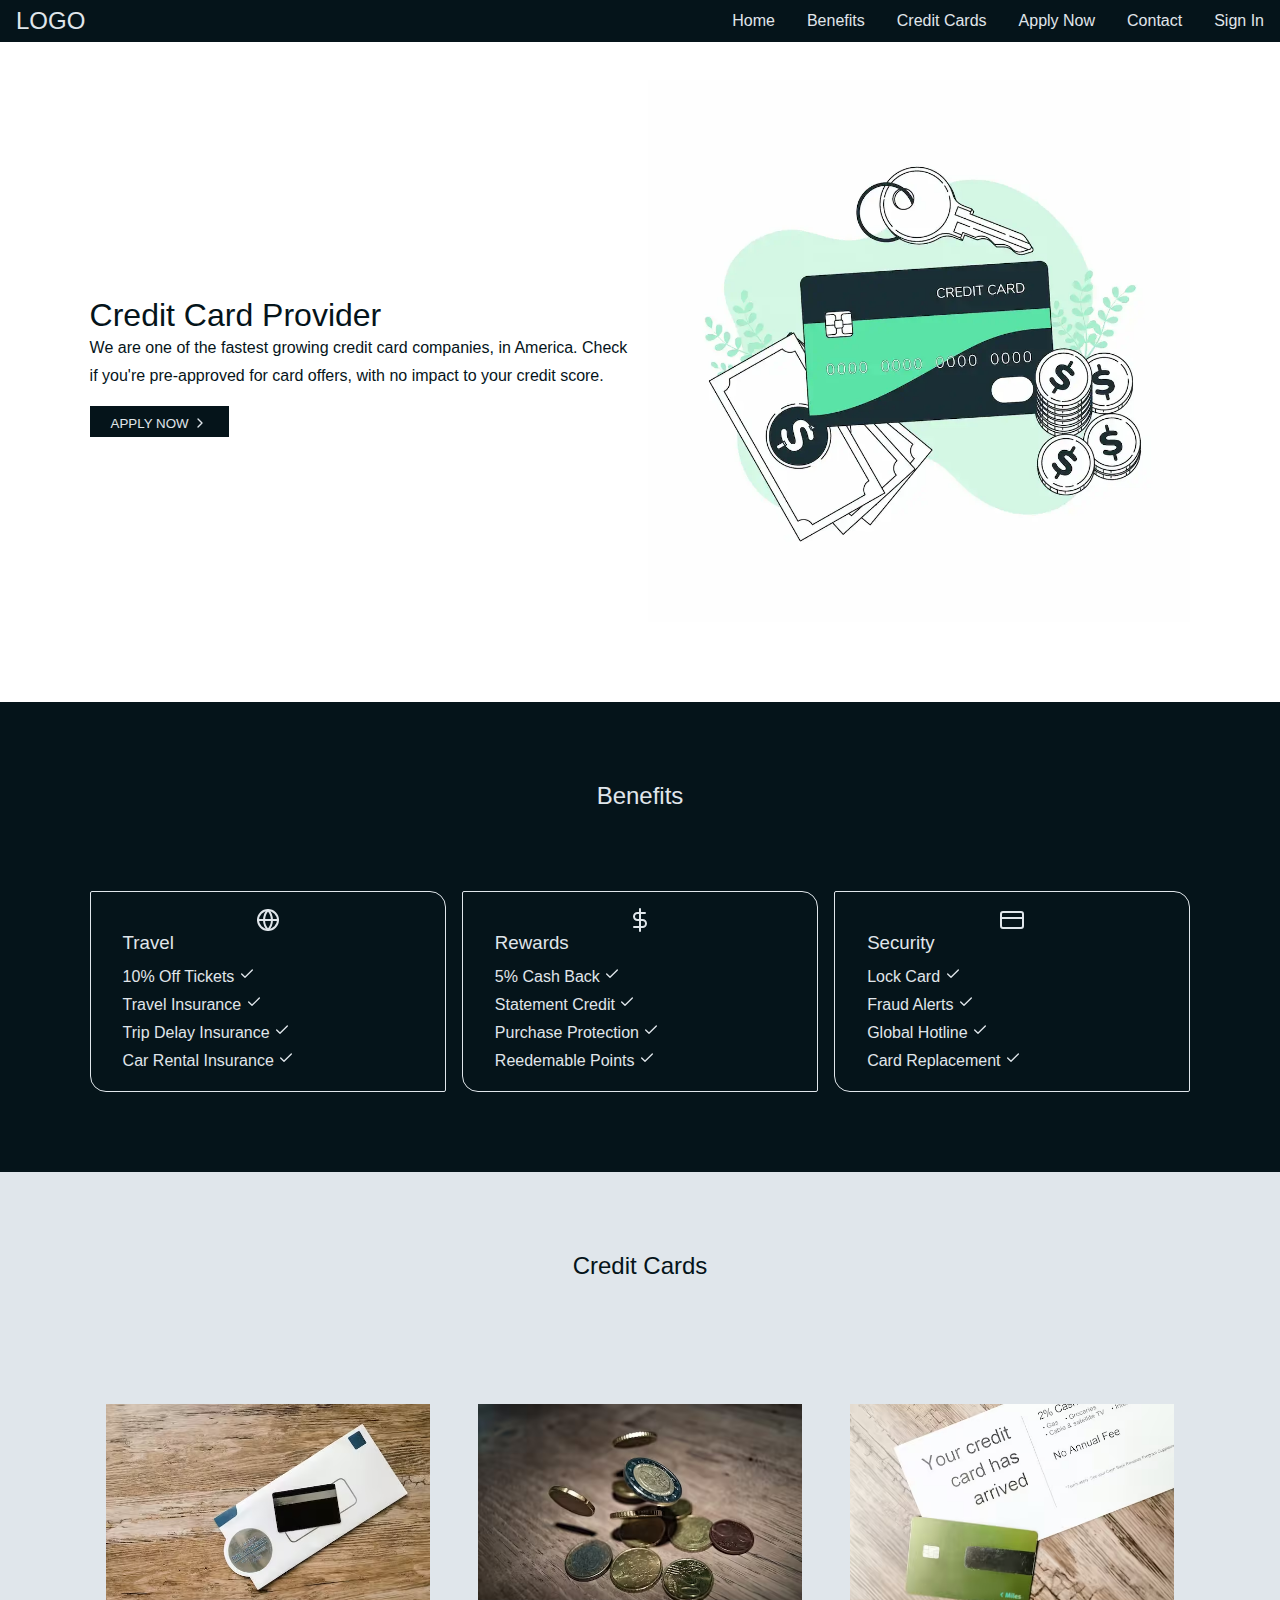
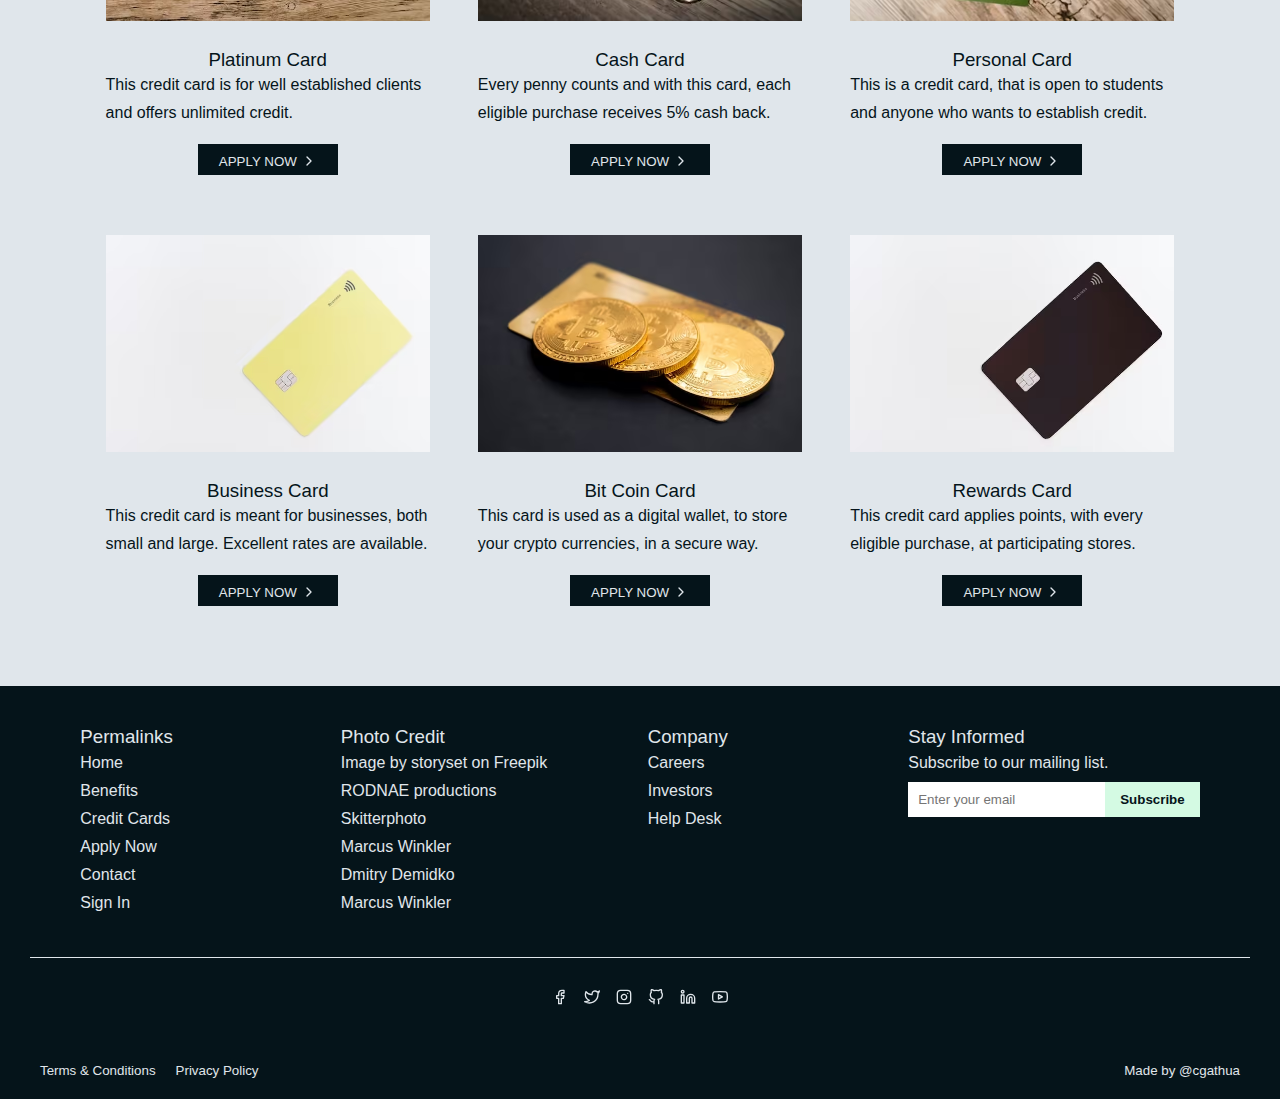
==== index.html @ 20844e4f "Update index.html" ====
<!DOCTYPE html>
<html lang="en">

<head>
    <meta charset="UTF-8">
    <meta http-equiv="X-UA-Compatible" content="IE=edge">
    <meta name="viewport" content="width=device-width, initial-scale=1.0">
    <title>Credit Card Company Project</title>

    <!--SEO-->
    <meta name="title" content="Credit Card Company Project">
    <meta name="description" content="This is a mock up of a fictional company, made by cgathua.">

    <!--CUSTOM CSS-->
    <link rel="stylesheet" href="styles.css">

    <!--BENTO SIDEBAR SCRIPT-->
    <script defer type="module" src="https://cdn.ampproject.org/bento.mjs" crossorigin="anonymous"></script>
    <script defer nomodule src="https://cdn.ampproject.org/bento.js" crossorigin="anonymous"></script>
    <script defer type="module" src="https://cdn.ampproject.org/v0/bento-sidebar-1.0.mjs" crossorigin="anonymous">
    </script>
    <script defer nomodule src="https://cdn.ampproject.org/v0/bento-sidebar-1.0.js" crossorigin="anonymous"></script>
    <link rel="stylesheet" href="https://cdn.ampproject.org/v0/bento-sidebar-1.0.css" crossorigin="anonymous"
        media="print" onload="this.media='all'"
    >
</head>
<!--END OF HEAD-->

<body>
    <main id="main" aria-label="main">
        <nav id="mobile-nav" aria-label="mobile navigation">
            <bento-sidebar id="sidebar1" side="right" hidden>
                <ul class="bento">
                    <li><a href="#">Home</a></li>
                    <li><a href="#benefits">Benefits</a></li>
                    <li><a href="#credit_cards">Credit Cards</a></li>
                    <li><a href="apply.html">Apply Now</a></li>
                    <li><a href="contact.html">Contact</a></li>
                    <li><a href="signin.html">Sign In</a></li>
                </ul>
            </bento-sidebar>
            <!--SIDEBAR CONTROL-->
            <figure class="buttons" style="margin:0 0.5rem">
                <button id="open-sidebar" aria-label="menu">
                    <svg xmlns="http://www.w3.org/2000/svg" width="24" height="24" viewBox="0 0 24 24" fill="none"
                        stroke="#E0E6EB" stroke-width="2" stroke-linecap="round" stroke-linejoin="round"
                        class="feather feather-menu">
                        <line x1="3" y1="12" x2="21" y2="12"></line>
                        <line x1="3" y1="6" x2="21" y2="6"></line>
                        <line x1="3" y1="18" x2="21" y2="18"></line>
                    </svg>
                </button>
            </figure>
            <a href="#about" class="logo1" aria-label="logo">LOGO</a>
        </nav>
        <!--END OF MOBILE NAV-->
        <header id="header" aria-label="header">
            <a href="#about" class="logo2" aria-label="logo">LOGO</a>
            <nav id="desktop-nav" aria-label="desktop navigation">
                <ul class="nav-links" aria-label="navigation links">
                    <li><a href="#">Home</a></li>
                    <li><a href="#benefits">Benefits</a></li>
                    <li><a href="#credit_cards">Credit Cards</a></li>
                    <li><a href="apply.html">Apply Now</a></li>
                    <li><a href="contact.html">Contact</a></li>
                    <li><a href="signin.html">Sign In</a></li>
                </ul>
            </nav>
            <!--END OF DESKTOP NAV-->
        </header>
        <!--END OF HEADER-->
        <section id="about">
            <figure class="container">
                <article class="about-article">
                    <a href="apply.html">
                        <h1>Credit Card Provider</h1>
                        <p>We are one of the fastest growing credit card companies, in America.
                            Check if you're pre-approved for card offers, with no impact to your credit score.
                        </p>
                        <p><button class="btn">apply now
                                <svg aria-hidden="true" xmlns="http://www.w3.org/2000/svg" min-width="16" height="16"
                                    viewBox="0 0 24 24" fill="none" stroke="currentColor" stroke-width="2"
                                    stroke-linecap="round" stroke-linejoin="round"
                                    class="feather feather-chevron-right">
                                    <polyline points="9 18 15 12 9 6"></polyline>
                                </svg>
                            </button>
                        </p>
                    </a>
                </article>
                <img srcset="./imgs/5360846_Credit-cardw450.webp 450w, ./imgs/5360846_Credit-card.webp 1000w, imgs/5360846_Credit-card.jpg 1000w"
                    fetchpriority="high" src="./imgs/5360846_Credit-card.jpg" alt="credit card" width="1000"
                    height="1000" class='about-picture' 
                />
            </figure>
        </section>
        <section id="benefits" aria-label="benefits">
            <h2>Benefits</h2>
            <figure class="container">
                <article class="benefits-column">
                    <svg class="svg" xmlns="http://www.w3.org/2000/svg" min-width="24" height="24" viewBox="0 0 24 24"
                        fill="none" stroke="#E0E6EB" stroke-width="2" stroke-linecap="round" stroke-linejoin="round"
                        class="feather feather-globe">
                        <circle cx="12" cy="12" r="10"></circle>
                        <line x1="2" y1="12" x2="22" y2="12"></line>
                        <path
                            d="M12 2a15.3 15.3 0 0 1 4 10 15.3 15.3 0 0 1-4 10 15.3 15.3 0 0 1-4-10 15.3 15.3 0 0 1 4-10z">
                        </path>
                    </svg>
                    <h3>Travel</h3>
                    <p>10% Off Tickets
                        <svg xmlns="http://www.w3.org/2000/svg" min-width="16" height="16" viewBox="0 0 24 24"
                            fill="none" stroke="currentColor" stroke-width="2" stroke-linecap="round"
                            stroke-linejoin="round" class="feather feather-check">
                            <polyline points="20 6 9 17 4 12"></polyline>
                        </svg>
                    </p>
                    <p>Travel Insurance
                        <svg xmlns="http://www.w3.org/2000/svg" min-width="16" height="16" viewBox="0 0 24 24"
                            fill="none" stroke="currentColor" stroke-width="2" stroke-linecap="round"
                            stroke-linejoin="round" class="feather feather-check">
                            <polyline points="20 6 9 17 4 12"></polyline>
                        </svg>
                    </p>
                    <p>Trip Delay Insurance
                        <svg xmlns="http://www.w3.org/2000/svg" min-width="16" height="16" viewBox="0 0 24 24"
                            fill="none" stroke="currentColor" stroke-width="2" stroke-linecap="round"
                            stroke-linejoin="round" class="feather feather-check">
                            <polyline points="20 6 9 17 4 12"></polyline>
                        </svg>
                    </p>
                    <p>Car Rental Insurance
                        <svg xmlns="http://www.w3.org/2000/svg" min-width="16" height="16" viewBox="0 0 24 24"
                            fill="none" stroke="currentColor" stroke-width="2" stroke-linecap="round"
                            stroke-linejoin="round" class="feather feather-check">
                            <polyline points="20 6 9 17 4 12"></polyline>
                        </svg>
                    </p>
                </article>
                <article class="benefits-column">
                    <svg class="svg" xmlns="http://www.w3.org/2000/svg" min-width="24" height="24" viewBox="0 0 24 24"
                        fill="none" stroke="#E0E6EB" stroke-width="2" stroke-linecap="round" stroke-linejoin="round"
                        class="feather feather-dollar-sign">
                        <line x1="12" y1="1" x2="12" y2="23"></line>
                        <path d="M17 5H9.5a3.5 3.5 0 0 0 0 7h5a3.5 3.5 0 0 1 0 7H6"></path>
                    </svg>
                    <h3>Rewards</h3>
                    <p>5% Cash Back
                        <svg xmlns="http://www.w3.org/2000/svg" min-width="16" height="16" viewBox="0 0 24 24"
                            fill="none" stroke="currentColor" stroke-width="2" stroke-linecap="round"
                            stroke-linejoin="round" class="feather feather-check">
                            <polyline points="20 6 9 17 4 12"></polyline>
                        </svg>
                    </p>
                    <p>Statement Credit
                        <svg xmlns="http://www.w3.org/2000/svg" min-width="16" height="16" viewBox="0 0 24 24"
                            fill="none" stroke="currentColor" stroke-width="2" stroke-linecap="round"
                            stroke-linejoin="round" class="feather feather-check">
                            <polyline points="20 6 9 17 4 12"></polyline>
                        </svg>
                    </p>
                    <p>Purchase Protection
                        <svg xmlns="http://www.w3.org/2000/svg" min-width="16" height="16" viewBox="0 0 24 24"
                            fill="none" stroke="currentColor" stroke-width="2" stroke-linecap="round"
                            stroke-linejoin="round" class="feather feather-check">
                            <polyline points="20 6 9 17 4 12"></polyline>
                        </svg>
                    </p>
                    <p>Reedemable Points
                        <svg xmlns="http://www.w3.org/2000/svg" min-width="16" height="16" viewBox="0 0 24 24"
                            fill="none" stroke="currentColor" stroke-width="2" stroke-linecap="round"
                            stroke-linejoin="round" class="feather feather-check">
                            <polyline points="20 6 9 17 4 12"></polyline>
                        </svg>
                    </p>
                </article>
                <article class="benefits-column">
                    <svg class="svg" xmlns="http://www.w3.org/2000/svg" min-width="24" height="24" viewBox="0 0 24 24"
                        fill="none" stroke="#E0E6EB" stroke-width="2" stroke-linecap="round" stroke-linejoin="round"
                        class="feather feather-credit-card">
                        <rect x="1" y="4" width="22" height="16" rx="2" ry="2"></rect>
                        <line x1="1" y1="10" x2="23" y2="10"></line>
                    </svg>
                    <h3>Security</h3>
                    <p>Lock Card
                        <svg xmlns="http://www.w3.org/2000/svg" min-width="16" height="16" viewBox="0 0 24 24"
                            fill="none" stroke="currentColor" stroke-width="2" stroke-linecap="round"
                            stroke-linejoin="round" class="feather feather-check">
                            <polyline points="20 6 9 17 4 12"></polyline>
                        </svg>
                    </p>
                    <p>Fraud Alerts
                        <svg xmlns="http://www.w3.org/2000/svg" min-width="16" height="16" viewBox="0 0 24 24"
                            fill="none" stroke="currentColor" stroke-width="2" stroke-linecap="round"
                            stroke-linejoin="round" class="feather feather-check">
                            <polyline points="20 6 9 17 4 12"></polyline>
                        </svg>
                    </p>
                    <p>Global Hotline
                        <svg xmlns="http://www.w3.org/2000/svg" min-width="16" height="16" viewBox="0 0 24 24"
                            fill="none" stroke="currentColor" stroke-width="2" stroke-linecap="round"
                            stroke-linejoin="round" class="feather feather-check">
                            <polyline points="20 6 9 17 4 12"></polyline>
                        </svg>
                    </p>
                    <p>Card Replacement
                        <svg xmlns="http://www.w3.org/2000/svg" min-width="16" height="16" viewBox="0 0 24 24"
                            fill="none" stroke="currentColor" stroke-width="2" stroke-linecap="round"
                            stroke-linejoin="round" class="feather feather-check">
                            <polyline points="20 6 9 17 4 12"></polyline>
                        </svg>
                    </p>
                </article>
                <!--END OF ARTICLE-->
            </figure>
        </section>
        <!--END OF BENEFITS SECTION-->
        <section id="credit_cards" class="credit_section" aria-label="credit cards">
            <h2>Credit Cards</h2>
            <figure class="container">
                <figure class="creditcard">
                    <a href="apply.html">
                        <article>
                            <picture class="image">
                                <source srcset="./imgs/pexels-rodnae-productions-7821482.avif" type="image/avif">
                                <img src="./imgs/pexels-rodnae-productions-7821482.jpg" width="640" height="427"
                                    loading="lazy" alt="back of credit card"
                                >
                            </picture>
                            <h3>Platinum Card</h3>
                            <p>This credit card is for well established clients and offers unlimited credit.</p>
                        </article>
                        <figcaption>
                            <button class="btn">apply now
                                <svg xmlns="http://www.w3.org/2000/svg" min-width="16" height="16" viewBox="0 0 24 24"
                                    fill="none" stroke="currentColor" stroke-width="2" stroke-linecap="round"
                                    stroke-linejoin="round" class="feather feather-chevron-right">
                                    <polyline points="9 18 15 12 9 6"></polyline>
                                </svg>
                            </button>
                        </figcaption>
                    </a>
                </figure>
                <!--END OF FIRST CREDIT CARD-->
                <figure class="creditcard">
                    <a href="apply.html">
                        <article>
                            <picture class="image">
                                <source srcset="./imgs/pexels-skitterphoto-332304.avif" type="image/avif">
                                <img src="./imgs/pexels-skitterphoto-332304 (1).jpg" width="640" height="427"
                                    loading="lazy" alt="coins"
                                >
                            </picture>
                            <h3>Cash Card</h3>
                            <p>Every penny counts and with this card, each eligible purchase receives 5% cash back.</p>
                        </article>
                        <figcaption>
                            <button class="btn">apply now
                                <svg xmlns="http://www.w3.org/2000/svg" width="16" height="16" viewBox="0 0 24 24"
                                    fill="none" stroke="currentColor" stroke-width="2" stroke-linecap="round"
                                    stroke-linejoin="round" class="feather feather-chevron-right">
                                    <polyline points="9 18 15 12 9 6"></polyline>
                                </svg>
                            </button>
                        </figcaption>
                    </a>
                </figure>
                <!--END OF SECOND CREDIT CARD-->
                <figure class="creditcard">
                    <a href="apply.html">
                        <article>
                            <picture class="image">
                                <source srcset="./imgs/pexels-rodnae-productions-7821679.avif" type="image/avif">
                                <img src="./imgs/pexels-rodnae-productions-7821679 (1).jpg" width="640" height="427"
                                    loading="lazy" alt="credit card"
                                >
                            </picture>
                            <h3>Personal Card</h3>
                            <p>This is a credit card, that is open to students and anyone who wants to establish credit.
                            </p>
                        </article>
                        <figcaption>
                            <button class="btn">apply now
                                <svg xmlns="http://www.w3.org/2000/svg" width="16" height="16" viewBox="0 0 24 24"
                                    fill="none" stroke="currentColor" stroke-width="2" stroke-linecap="round"
                                    stroke-linejoin="round" class="feather feather-chevron-right">
                                    <polyline points="9 18 15 12 9 6"></polyline>
                                </svg>
                            </button>
                        </figcaption>
                    </a>
                </figure>
                <!--END OF THIRD CREDIT CARD-->
                <figure class="creditcard">
                    <a href="apply.html">
                        <article>
                            <picture class="image">
                                <source srcset="./imgs/markus-winkler-DJoG5GsXfMw-unsplash.avif" type="image/avif">
                                <img src="./imgs/markus-winkler-DJoG5GsXfMw-unsplash.jpg" width="640" height="427"
                                    loading="lazy" alt="paperwork"
                                >
                            </picture>
                            <h3>Business Card</h3>
                            <p>This credit card is meant for businesses, both small and large. Excellent rates are
                                available.
                            </p>
                        </article>
                        <figcaption>
                            <button class="btn">apply now
                                <svg xmlns="http://www.w3.org/2000/svg" width="16" height="16" viewBox="0 0 24 24"
                                    fill="none" stroke="currentColor" stroke-width="2" stroke-linecap="round"
                                    stroke-linejoin="round" class="feather feather-chevron-right">
                                    <polyline points="9 18 15 12 9 6"></polyline>
                                </svg>
                            </button>
                        </figcaption>
                    </a>
                </figure>
                <!--END OF FOURTH CREDIT CARD-->
                <figure class="creditcard">
                    <a href="apply.html">
                        <article>
                            <picture class="image">
                                <source srcset="./imgs/dmitry-demidko-z4VuRg-ZOEg-unsplash.avif" type="image/avif">
                                <img src="./imgs/dmitry-demidko-z4VuRg-ZOEg-unsplash.jpg" width="640" height="427"
                                    loading="lazy" alt="bitcoin card"
                                >
                            </picture>
                            <h3>Bit Coin Card</h3>
                            <p>This card is used as a digital wallet, to store your crypto currencies, in a secure way.
                            </p>
                        </article>
                        <figcaption>
                            <button class="btn">apply now
                                <svg xmlns="http://www.w3.org/2000/svg" width="16" height="16" viewBox="0 0 24 24"
                                    fill="none" stroke="currentColor" stroke-width="2" stroke-linecap="round"
                                    stroke-linejoin="round" class="feather feather-chevron-right">
                                    <polyline points="9 18 15 12 9 6"></polyline>
                                </svg>
                            </button>
                        </figcaption>
                    </a>
                </figure>
                <!--END OF FIFTH CREDIT CARD-->
                <figure class="creditcard">
                    <a href="apply.html">
                        <article>
                            <picture class="image">
                                <source srcset="./imgs/markus-winkler-ahjzVINkuCs-unsplash.avif" type="image/avif">
                                <img src="./imgs/markus-winkler-ahjzVINkuCs-unsplash.jpg" width="640" height="427"
                                    loading="lazy" alt="black credit card"
                                >
                            </picture>
                            <h3>Rewards Card</h3>
                            <p>This credit card applies points, with every eligible purchase, at participating stores.
                            </p>
                        </article>
                        <figcaption>
                            <button class="btn">apply now
                                <svg xmlns="http://www.w3.org/2000/svg" width="16" height="16" viewBox="0 0 24 24"
                                    fill="none" stroke="currentColor" stroke-width="2" stroke-linecap="round"
                                    stroke-linejoin="round" class="feather feather-chevron-right">
                                    <polyline points="9 18 15 12 9 6"></polyline>
                                </svg>
                            </button>
                        </figcaption>
                    </a>
                </figure>
                <!--END OF FINAL CREDIT CARD-->
            </figure>
        </section>
        <!--END OF CREDIT CARDS SECTION-->
        <footer id="footer" aria-label="footer">
            <section id="footer-main">
                <article class="footer-column">
                    <h3 class="footer-title">Permalinks</h3>
                    <ul>
                        <li><a href="#">Home</a></li>
                        <li><a href="#benefits">Benefits</a></li>
                        <li><a href="#credit_cards">Credit Cards</a></li>
                        <li><a href="apply.html">Apply Now</a></li>
                        <li><a href="contact.html">Contact</a></li>
                        <li><a href="signin.html">Sign In</a></li>
                    </ul>
                </article>
                <article class="footer-column">
                    <h3 class="footer-title">Photo Credit</h3>
                    <ul>
                        <li><a href="https://www.freepik.com/free-vector/credit-card-concept-illustration_5360846.htm#query=credit%20card&position=13">Image by storyset</a> on Freepik</li>
                        <li><a href="https://www.pexels.com/photo/black-card-on-top-of-white-envelope-7821482/">RODNAE productions</a></li>
                        <li><a href="https://www.pexels.com/photo/close-up-of-coins-on-table-332304/">Skitterphoto</a></li>
                        <li><a href="https://unsplash.com/photos/DJoG5GsXfMw">Marcus Winkler</a></li>
                        <li><a href="https://unsplash.com/photos/z4VuRg-ZOEg">Dmitry Demidko</a></li>
                        <li><a href="https://unsplash.com/photos/ahjzVINkuCs">Marcus Winkler</a></li>
                    </ul>
                </article>
                <article class="footer-column">
                    <h3 class="footer-title">Company</h3>
                    <ul>
                        <li><a href="#">Careers</a></li>
                        <li><a href="#">Investors</a></li>
                        <li><a href="#">Help Desk</a></li>
                    </ul>
                </article>
                <article class="footer-column">
                    <h3 class="footer-title">Stay Informed</h3>
                    <p>Subscribe to our mailing list.</p>
                    <form action="newsletter" aria-label="signup">
                        <label for="email" class="label"><input id="email" type="email" name="email"
                            placeholder="Enter your email" required="valid email" aria-label="enter your email"
                            autocomplete="email" title="email label"
                        >
                        </label>
                        <label for="submit_button"><input type="submit" id="submit_button"
                            value="Subscribe" title="submit label">
                        </label>
                    </form>
                </article>
            </section>
            <!--END OF FOOTER MAIN SECTION-->
            <section id="footer-socials" aria-label="social media">
                <ul class="footer-icons">
                    <li><a href="#" aria-label="facebook">
                            <svg xmlns="http://www.w3.org/2000/svg" width="16" height="16" viewBox="0 0 24 24"
                                fill="none" stroke="#E0E6EB" stroke-width="2" stroke-linecap="round"
                                stroke-linejoin="round" class="feather feather-facebook">
                                <path d="M18 2h-3a5 5 0 0 0-5 5v3H7v4h3v8h4v-8h3l1-4h-4V7a1 1 0 0 1 1-1h3z"></path>
                            </svg>
                        </a>
                    </li>
                    <li><a href="#" aria-label="twitter">
                            <svg xmlns="http://www.w3.org/2000/svg" width="16" height="16" viewBox="0 0 24 24"
                                fill="none" stroke="#E0E6EB" stroke-width="2" stroke-linecap="round"
                                stroke-linejoin="round" class="feather feather-twitter">
                                <path
                                    d="M23 3a10.9 10.9 0 0 1-3.14 1.53 4.48 4.48 0 0 0-7.86 3v1A10.66 10.66 0 0 1 3 4s-4 9 5 13a11.64 11.64 0 0 1-7 2c9 5 20 0 20-11.5a4.5 4.5 0 0 0-.08-.83A7.72 7.72 0 0 0 23 3z">
                                </path>
                            </svg>
                        </a>
                    </li>
                    <li><a href="#" aria-label="instagram">
                            <svg xmlns="http://www.w3.org/2000/svg" width="16" height="16" viewBox="0 0 24 24"
                                fill="none" stroke="#E0E6EB" stroke-width="2" stroke-linecap="round"
                                stroke-linejoin="round" class="feather feather-instagram">
                                <rect x="2" y="2" width="20" height="20" rx="5" ry="5"></rect>
                                <path d="M16 11.37A4 4 0 1 1 12.63 8 4 4 0 0 1 16 11.37z"></path>
                                <line x1="17.5" y1="6.5" x2="17.51" y2="6.5"></line>
                            </svg>
                        </a>
                    </li>
                    <li><a href="#" aria-label="github">
                            <svg xmlns="http://www.w3.org/2000/svg" width="16" height="16" viewBox="0 0 24 24"
                                fill="none" stroke="#E0E6EB" stroke-width="2" stroke-linecap="round"
                                stroke-linejoin="round" class="feather feather-github">
                                <path
                                    d="M9 19c-5 1.5-5-2.5-7-3m14 6v-3.87a3.37 3.37 0 0 0-.94-2.61c3.14-.35 6.44-1.54 6.44-7A5.44 5.44 0 0 0 20 4.77 5.07 5.07 0 0 0 19.91 1S18.73.65 16 2.48a13.38 13.38 0 0 0-7 0C6.27.65 5.09 1 5.09 1A5.07 5.07 0 0 0 5 4.77a5.44 5.44 0 0 0-1.5 3.78c0 5.42 3.3 6.61 6.44 7A3.37 3.37 0 0 0 9 18.13V22">
                                </path>
                            </svg>
                        </a>
                    </li>
                    <li><a href="#" aria-label="linkedin">
                            <svg xmlns="http://www.w3.org/2000/svg" width="16" height="16" viewBox="0 0 24 24"
                                fill="none" stroke="#E0E6EB" stroke-width="2" stroke-linecap="round"
                                stroke-linejoin="round" class="feather feather-linkedin">
                                <path
                                    d="M16 8a6 6 0 0 1 6 6v7h-4v-7a2 2 0 0 0-2-2 2 2 0 0 0-2 2v7h-4v-7a6 6 0 0 1 6-6z">
                                </path>
                                <rect x="2" y="9" width="4" height="12"></rect>
                                <circle cx="4" cy="4" r="2"></circle>
                            </svg>
                        </a>
                    </li>
                    <li><a href="#" aria-label="youtube">
                            <svg xmlns="http://www.w3.org/2000/svg" width="16" height="16" viewBox="0 0 24 24"
                                fill="none" stroke="#E0E6EB" stroke-width="2" stroke-linecap="round"
                                stroke-linejoin="round" class="feather feather-youtube">
                                <path
                                    d="M22.54 6.42a2.78 2.78 0 0 0-1.94-2C18.88 4 12 4 12 4s-6.88 0-8.6.46a2.78 2.78 0 0 0-1.94 2A29 29 0 0 0 1 11.75a29 29 0 0 0 .46 5.33A2.78 2.78 0 0 0 3.4 19c1.72.46 8.6.46 8.6.46s6.88 0 8.6-.46a2.78 2.78 0 0 0 1.94-2 29 29 0 0 0 .46-5.25 29 29 0 0 0-.46-5.33z">
                                </path>
                                <polygon points="9.75 15.02 15.5 11.75 9.75 8.48 9.75 15.02"></polygon>
                            </svg>
                        </a>
                    </li>
                </ul>
            </section>
            <!--END OF SOCIAL MEDIA SECTION-->
            <section id="footer-legal" aria-label="legal">
                <small>
                    <ul class="footer-legal-items">
                        <li><a href="#">Terms &amp; Conditions</a></li>
                        <li><a href="#">Privacy Policy</a></li>
                        <li>Made by <a href="https://cgathua.pages.dev/" target="_blank">@cgathua</a></li>
                    </ul>
                </small>
            </section>
            <!--END OF LEGAL SECTION-->
        </footer>
        <!--END OF FOOTER SECTION-->
        <script>
            (async () => {
                const sidebar = document.querySelector('#sidebar1');
                await customElements.whenDefined('bento-sidebar');
                const api = await sidebar.getApi();

                // set up button actions
                document.querySelector('#open-sidebar').onclick = () => api.open();
            })();
        </script>
        <!--END OF SIDEBAR SCRIPT-->
    </main>
</body>

</html>
---- styles.css ----
:root {
    --color-primary: #05141A;
    --color-secondary: #E0E6EB;
    --color-tertiary: #D4FAE3;
    --color-alternate: #94949C;
    --color-white: #ffffff;
    --transition: 0.3s ease;
    --container-medium: 86%;
    --container-large: 90%;
}

* {
    margin: 0;
    padding: 0;
    box-sizing: border-box;
    text-decoration: none;
    list-style: none;
}

html {
    scroll-behavior: smooth;
    font-size: 16px;
}

body {
    font-family: Avenir, Montserrat, Corbel, 'URW Gothic', source-sans-pro, sans-serif;
    font-weight: normal;
    min-height: 100vh;
    line-height: 1.75;
}

.container {
    margin: 0 auto;
    width: var(--container-large);
}

img {
    width: 100%;
    height: auto;
    object-fit: cover;
    display: block;
}

section {
    padding: 5rem 0;
}

section h2 {
    text-align: center;
    margin-bottom: 5rem;
}

h1 {
    font-size: clamp(1.5rem, 2.5vw, 2.25rem)
}

h1,
h2,
h3,
h4 {
    line-height: 1.2;
    font-weight: 400;
}

h1,
h2,
h3,
p {
    color: var(--color-primary);
}

a {
    color: var(--color-secondary);
    cursor: pointer;
    transition: var(--transition);
}

a:hover {
    color: var(--color-tertiary);
}

.nav-links,
.logo2 {
    display: none;
}

.logo1 {
    font-size: 1.5rem;
    display: block;
}

.btn {
    display: block;
    position: absolute;
    background-color: var(--color-primary);
    color: var(--color-secondary);
    padding: 5px 20px;
    border: 1px solid transparent;
    text-transform: uppercase;
    transition: var(--transition);
    cursor: pointer;
}

.btn:hover {
    background-color: transparent;
    color: var(--color-primary);
    border: 1px solid var(--color-primary);
}

html,
body {
    width: auto;
    overflow-x: hidden;
}

/* END OF GENERAL STYLING */

nav[id="mobile-nav"] {
    display: flex;
    justify-content: flex-start;
    gap: 1rem;
    align-items: center;
    background-color: var(--color-primary);
    position: relative;
    top: 0;
    left: 0;
}

button[id="open-sidebar"] {
    cursor: pointer;
    background-color: var(--color-primary);
    color: var(--color-secondary);
    border-color: var(--color-primary);
    position: relative;
    display: block;
}

bento-sidebar[id="sidebar1"] {
    background-color: var(--color-tertiary);
}

bento-sidebar[id="sidebar1"] li {
    padding: 1rem;
    cursor: pointer;
}

.bento li a {
    color: var(--color-primary);
    line-height: 1;
    font-size: 13px;
    display: flex;
    justify-content: center;
    align-items: center;
    height: 25px;
    padding: 5px 20px;
    outline: none;
}

.bento a:hover {
    background-color: var(--color-primary);
    color: var(--color-white);
}


/* END OF MOBILE NAVIGATION STYLING */


section[id="about"] .container {
    display: grid;
    grid-template-columns: minmax(min-content, 1fr);
    place-items: center;
    gap: 1rem;
}

.about-picture {
    aspect-ratio: 1/1;
}

.about-article p:nth-of-type(2) {
    padding-top: 1rem;
}

.about-article svg {
    height: 1rem;
    min-width: 1rem;
    top: .225em;
    position: relative;
}

/* END OF ABOUT STYLING */

section[id="benefits"] {
    background-color: var(--color-primary);
}

section[id="benefits"] h2,
h3,
.benefits-column {
    color: var(--color-secondary);
}


section[id="benefits"] .container {
    display: grid;
    gap: 1rem;
    grid-template-columns: minmax(min-content, 1fr);
}

article[class="benefits-column"] {
    padding: 1rem;
    border-radius: 2px 16px;
    border: 1px solid var(--color-secondary);
}

article[class="benefits-column"] p {
    color: var(--color-secondary);
    padding-left: 1rem;

}

article[class="benefits-column"] h3 {
    padding-bottom: 0.5rem;
    padding-left: 1rem;
}

article[class="benefits-column"] .svg {
    display: block;
    margin: 0 auto;
}

/* END OF BENEFITS STYLING */

section[class="credit_section"] {
    background-color: var(--color-secondary);
}

section[class="credit_section"] h3,
p {
    color: var(--color-primary);
}

section[class="credit_section"] .container {
    display: grid;
    gap: 1rem;
    grid-template-columns: minmax(min-content, 1fr);
}

section[class="credit_section"] p {
    text-align: left;
}

section[class="credit_section"] h3,
figcaption {
    text-align: center;
}

figure[class="creditcard"] {
    padding: 1rem;
}

figcaption svg {
    height: 1rem;
    min-width: 1rem;
    top: .225em;
    position: relative;
}

figcaption {
    padding-top: 2rem;
}

.creditcard figcaption {
    display: flex;
    justify-content: center;
    align-items: center;
}

.image {
    padding: 1rem;
    aspect-ratio: 16/9;
}

/* END OF CREDIT CARDS STYLING */

footer[id="footer"] li {
    list-style: none;
}

footer[id="footer"] {
    background-color: var(--color-primary);
    color: var(--color-secondary);
}

footer[id="footer"] a {
    color: var(--color-secondary);
}

footer[id="footer"] a:hover {
    color: var(--color-tertiary);
}

article[class="footer-column"] p {
    color: var(--color-secondary);
}

.footer-column {
    padding: 1.25rem;
    min-width: 12.5rem;
}

section[id="footer-main"] {
    padding: 1.25rem 1.875rem;
    display: flex;
    flex-wrap: wrap;
}

h2[class="footer-title"] {
    color: var(--color-primary);
    font-size: 1.375rem;
    padding-bottom: 0.625rem;
}

/* END OF GENERAL FOOTER STYLING */

form {
    display: flex;
    flex-wrap: wrap;
}

label[class="label"] input[type="email"] {
    border: 0;
    padding: 0.625rem;
    background-color: var(--color-white);
    margin-top: 0.3125rem;
}

input[type="submit"] {
    background-color: var(--color-tertiary);
    color: var(--color-primary);
    cursor: pointer;
    border: 0;
    padding: 0.625rem 0.9375rem;
    margin-top: 0.3125rem;
    font-weight: 600;
}

/* END OF SIGN UP AREA STYLING */

section[id="footer-socials"] {
    padding: 0 1.875rem 1.25rem;
}

ul[class="footer-icons"] {
    display: flex;
    justify-content: center;
    border-top: 1px var(--color-secondary)solid;
    padding-top: 1.25rem;
}

ul[class="footer-icons"] li {
    margin: 0.5rem;
}

.footer-icons svg:hover {
    fill: var(--color-tertiary);
}

/*  END OF SOCIAL MEDIA STYLING */

section[id="footer-legal"] a {
    color: var(--color-secondary);
}

section[id="footer-legal"] {
    padding: 0.9375rem 1.875rem;
    background-color: var(--color-primary);
    color: var(--color-secondary);
}

ul[class="footer-legal-items"] {
    width: 100%;
    display: flex;
    flex-wrap: wrap;
}

ul[class="footer-legal-items"] li {
    margin: 0.125rem 0.625rem;
    white-space: nowrap;
}

.footer-legal-items li:nth-of-type(2) {
    flex: 1;
}

/* END OF LEGAL SECTION STYLING */

section[id="footer-main"] {
    justify-content: space-around;
}

/* END OF FOOTER SECTION */

section[class="contact"] {
    background-color: var(--color-secondary);
}

section[class="contact"] .container {
    display: grid;
    gap: 1rem;
    grid-template-columns: minmax(min-content, 1fr);
    place-items: center;
}

form[action="contact-form"] {
    padding: 2rem;
    display: flex;
    flex-direction: column;
    gap: 1rem;
}

fieldset {
    border: none;
    padding-top: 2rem;
    padding-bottom: 2rem;
}

input,
textarea,
select,
legend {
    width: 100%;
    margin: 10px 0 0 0;
    min-height: 2em;
}

.inline {
    width: unset;
    margin: 0 0.5em 0 0;
    vertical-align: middle;
}

input,
textarea {
    background-color: var(--color-primary);
    border: 1px solid var(--color-primary);
    color: var(--color-primary);
}

label[class="label4"] input[type="submit"] {
    display: block;
    min-width: 60%;
    height: 2em;
    font-size: 1rem;
    background-color: var(--color-primary);
    color: var(--color-secondary);
    border-color: var(--color-white);
    text-transform: uppercase;
    cursor: pointer;
    padding: 0;
}

section[class="contact"] aside {
    background-color: transparent;
    padding: 2rem;
}

aside h3 {
    font-size: 1.5rem;
    color: var(--color-primary);
    padding-bottom: 0.5rem;
}

section[class="contact"] article {
    display: flex;
    gap: 1rem;
    padding-top: 2rem;
}

textarea:focus {
    background-color: var(--color-tertiary);
}

textarea:focus-visible {
    outline: 2px solid var(--color-primary);
    border-radius: 3px;
}

/* END OF CONTACT PAGE STYLING */

.application-body {
    background-color: var(--color-secondary);
}

article[class="application"] h2 {
    margin: 1em auto;
    text-align: center;
}

article[class="application"] form {
    width: 60vw;
    max-width: 500px;
    min-width: 250px;
    margin: 0 auto;
    padding-bottom: 2em;
    line-height: 1.2;
    display: flex;
    justify-content: center;
    align-items: center;
}

article[class="application"] fieldset {
    border: none;
    padding: 2rem 0;
    border-bottom: 2px solid var(--color-primary);
}

article[class="application"] fieldset:last-of-type {
    border-bottom: none;
}

article[class="application"] label {
    display: block;
    margin: 0.5rem 0;
}

label[class="label5"] input[type="submit"] {
    display: block;
    width: 60%;
    margin: 1em auto;
    height: 2em;
    font-size: 1.1rem;
    background-color: var(--color-primary);
    color: var(--color-secondary);
    border-color: var(--color-white);
    min-width: 250px;
    text-transform: uppercase;
}

article[class="application"] a {
    color: var(--color-primary);
    text-decoration: underline;
}

input:focus {
    background-color: var(--color-tertiary);
}

input:focus-visible {
    outline: 2px solid var(--color-primary);
    border-radius: 3px;
}

select:focus-visible {
    outline: 2px solid var(--color-primary);
    border-radius: 3px;
}

.drop_down_menu {
    background-color: var(--color-secondary);
    color: var(--color-primary);
}

/* END OF APPLY STYLING */

.signin-legend,
.signin-h2,
.user-svg {
    display: flex;
    flex-direction: column;
    align-items: center;
}

article[class="sign-in"] {
    background-color: var(--color-secondary);
    line-height: 1.2;
    padding: 2rem 0;
}

article[class="sign-in"] form {
    width: 60vw;
    max-width: 500px;
    min-width: 250px;
    margin: 0 auto;
    padding-bottom: 2em;
    display: grid;
    place-items: center;
}

article[class="sign-in"] label {
    display: block;
    margin: 0.5rem 0;
}

input[class="sign_in"] {
    background-color: var(--color-primary);
    color: var(--color-secondary);
    text-transform: uppercase;
}

.forgot-password a {
    color: rgb(0, 0, 225);
    line-height: 1.75;
}

.forgot-password a:hover {
    text-decoration: underline;
}

/* END OF SIGNIN STYLING */

@media screen and (min-width: 600px) {

    .container {
        width: var(--container-medium);
    }

    section[id="benefits"] .container {
        grid-template-columns: 1fr;
    }

    section[class="credit_section"] .container {
        grid-template-columns: 1fr;
    }
}

/* END OF SMALL SCREEN MEDIA QUERIES */

@media screen and (min-width: 768px) {

    .container {
        width: var(--container-medium);
    }

    section[id="about"] .container {
        grid-template-columns: repeat(2, minmax(min-content, 1fr));
    }

    section[id="benefits"] .container {
        grid-template-columns: repeat(2, minmax(min-content, 1fr));
    }

    section[class="credit_section"] .container {
        grid-template-columns: repeat(2, minmax(min-content, 1fr));
    }
}

/* END OF MEDIUM SCREEN MEDIA QUERIES */

@media screen and (min-width: 1024px) {

    #sidebar1,
    .bento,
    .logo1,
    #open-sidebar {
        display: none;
    }

    .logo2 {
        font-size: 1.5rem;
        display: block;
        position: relative;
    }

    header[id="header"] {
        position: fixed;
        width: 100%;
        top: 0;
        left: 0;
        right: 0;
        z-index: 999;
        background-color: var(--color-primary);
        display: flex;
        justify-content: space-between;
        align-items: center;
        padding: 0 1rem;
    }

    .nav-links {
        display: flex;
        justify-content: space-between;
        gap: 2rem;
    }

    /* END OF DESKTOP NAVBAR */

    .container {
        width: var(--container-medium);
    }

    section[id="about"] .container {
        grid-template-columns: repeat(2, minmax(min-content, 1fr));
    }

    section[id="benefits"] .container {
        grid-template-columns: repeat(3, minmax(min-content, 1fr));
    }

    section[class="credit_section"] .container {
        grid-template-columns: repeat(3, minmax(min-content, 1fr));
    }

    figure[class="creditcard"] {
        display: flex;
        flex-direction: column;
    }

    figcaption {
        margin-top: auto;
    }

    section[class="contact"] .container {
        grid-template-columns: repeat(2, minmax(min-content, 1fr));
    }

    article[class="sign-in"] h2 {
        padding-top: 4rem;
    }

    article[class="application"] h2 {
        padding-top: 6rem;
    }
}

/* END OF DESKTOP MEDIA QUERIES */
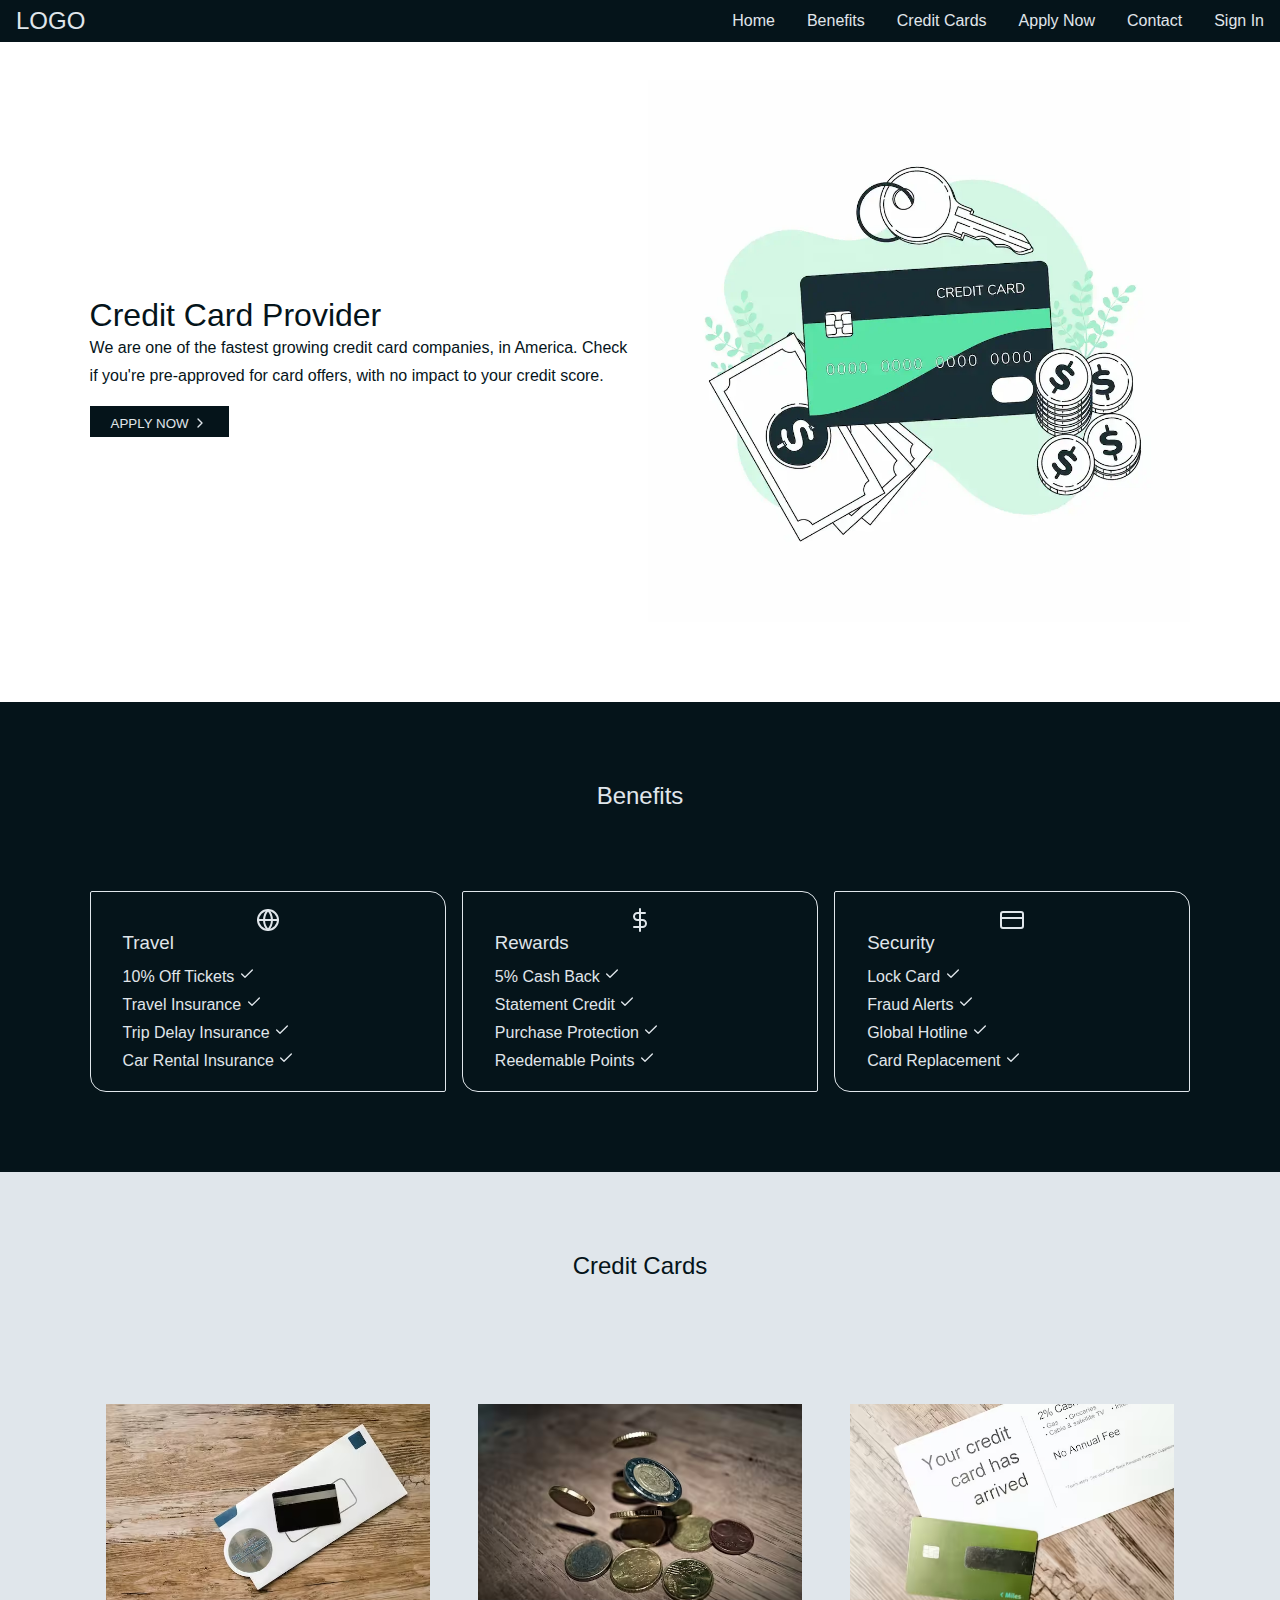
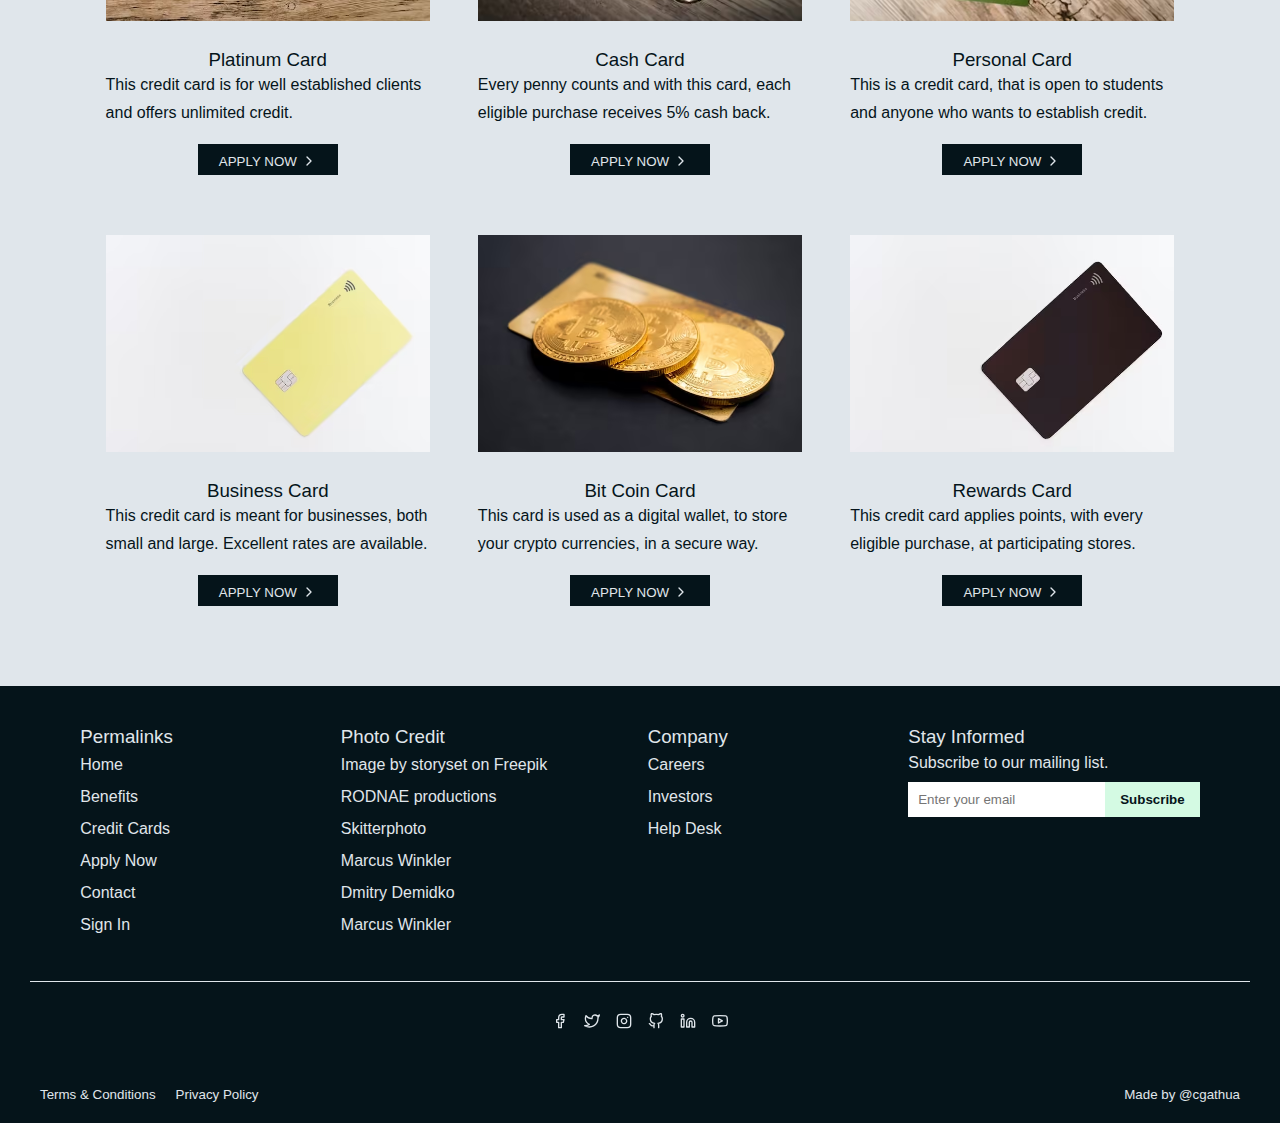
==== commit 3a437d14: "feat: unique label, for similar landmarks" ====
--- a/index.html
+++ b/index.html
@@ -27,8 +27,8 @@
 <!--END OF HEAD-->
 
 <body>
-    <main id="main" aria-label="main">
-        <nav id="mobile-nav" aria-label="mobile navigation">
+    <main>
+        <nav id="mobile-nav" aria-labelledby="mobile-nav">
             <bento-sidebar id="sidebar1" side="right" hidden>
                 <ul class="bento">
                     <li><a href="#">Home</a></li>
@@ -40,11 +40,11 @@
                 </ul>
             </bento-sidebar>
             <!--SIDEBAR CONTROL-->
-            <figure class="buttons" style="margin:0 0.5rem">
+            <figure class="buttons" style="margin:0 0.5rem" aria-label="sidebar control">
                 <button id="open-sidebar" aria-label="menu">
                     <svg xmlns="http://www.w3.org/2000/svg" width="24" height="24" viewBox="0 0 24 24" fill="none"
                         stroke="#E0E6EB" stroke-width="2" stroke-linecap="round" stroke-linejoin="round"
-                        class="feather feather-menu">
+                        class="feather feather-menu" aria-hidden="true">
                         <line x1="3" y1="12" x2="21" y2="12"></line>
                         <line x1="3" y1="6" x2="21" y2="6"></line>
                         <line x1="3" y1="18" x2="21" y2="18"></line>
@@ -54,10 +54,10 @@
             <a href="#about" class="logo1" aria-label="logo">LOGO</a>
         </nav>
         <!--END OF MOBILE NAV-->
-        <header id="header" aria-label="header">
+        <header>
             <a href="#about" class="logo2" aria-label="logo">LOGO</a>
-            <nav id="desktop-nav" aria-label="desktop navigation">
-                <ul class="nav-links" aria-label="navigation links">
+            <nav id="desktop-nav" aria-label="desktop">
+                <ul class="nav-links">
                     <li><a href="#">Home</a></li>
                     <li><a href="#benefits">Benefits</a></li>
                     <li><a href="#credit_cards">Credit Cards</a></li>
@@ -69,8 +69,8 @@
             <!--END OF DESKTOP NAV-->
         </header>
         <!--END OF HEADER-->
-        <section id="about">
-            <figure class="container">
+        <section id="about" aria-label="about">
+            <figure class="container" aria-label="about content">
                 <article class="about-article">
                     <a href="apply.html">
                         <h1>Credit Card Provider</h1>
@@ -89,18 +89,22 @@
                     </a>
                 </article>
                 <img srcset="./imgs/5360846_Credit-cardw450.webp 450w, ./imgs/5360846_Credit-card.webp 1000w, imgs/5360846_Credit-card.jpg 1000w"
-                    fetchpriority="high" src="./imgs/5360846_Credit-card.jpg" alt="credit card" width="1000"
-                    height="1000" class='about-picture' 
+                    fetchpriority="high" 
+                    src="./imgs/5360846_Credit-card.jpg" 
+                    alt="credit card" 
+                    width="1000"
+                    height="1000" 
+                    class='about-picture' 
                 />
             </figure>
         </section>
         <section id="benefits" aria-label="benefits">
             <h2>Benefits</h2>
-            <figure class="container">
+            <figure class="container" aria-label="benefits content">
                 <article class="benefits-column">
                     <svg class="svg" xmlns="http://www.w3.org/2000/svg" min-width="24" height="24" viewBox="0 0 24 24"
                         fill="none" stroke="#E0E6EB" stroke-width="2" stroke-linecap="round" stroke-linejoin="round"
-                        class="feather feather-globe">
+                        class="feather feather-globe" aria-hidden="true">
                         <circle cx="12" cy="12" r="10"></circle>
                         <line x1="2" y1="12" x2="22" y2="12"></line>
                         <path
@@ -111,28 +115,28 @@
                     <p>10% Off Tickets
                         <svg xmlns="http://www.w3.org/2000/svg" min-width="16" height="16" viewBox="0 0 24 24"
                             fill="none" stroke="currentColor" stroke-width="2" stroke-linecap="round"
-                            stroke-linejoin="round" class="feather feather-check">
+                            stroke-linejoin="round" class="feather feather-check" aria-hidden="true">
                             <polyline points="20 6 9 17 4 12"></polyline>
                         </svg>
                     </p>
                     <p>Travel Insurance
                         <svg xmlns="http://www.w3.org/2000/svg" min-width="16" height="16" viewBox="0 0 24 24"
                             fill="none" stroke="currentColor" stroke-width="2" stroke-linecap="round"
-                            stroke-linejoin="round" class="feather feather-check">
+                            stroke-linejoin="round" class="feather feather-check" aria-hidden="true">
                             <polyline points="20 6 9 17 4 12"></polyline>
                         </svg>
                     </p>
                     <p>Trip Delay Insurance
                         <svg xmlns="http://www.w3.org/2000/svg" min-width="16" height="16" viewBox="0 0 24 24"
                             fill="none" stroke="currentColor" stroke-width="2" stroke-linecap="round"
-                            stroke-linejoin="round" class="feather feather-check">
+                            stroke-linejoin="round" class="feather feather-check" aria-hidden="true">
                             <polyline points="20 6 9 17 4 12"></polyline>
                         </svg>
                     </p>
                     <p>Car Rental Insurance
                         <svg xmlns="http://www.w3.org/2000/svg" min-width="16" height="16" viewBox="0 0 24 24"
                             fill="none" stroke="currentColor" stroke-width="2" stroke-linecap="round"
-                            stroke-linejoin="round" class="feather feather-check">
+                            stroke-linejoin="round" class="feather feather-check" aria-hidden="true">
                             <polyline points="20 6 9 17 4 12"></polyline>
                         </svg>
                     </p>
@@ -140,7 +144,7 @@
                 <article class="benefits-column">
                     <svg class="svg" xmlns="http://www.w3.org/2000/svg" min-width="24" height="24" viewBox="0 0 24 24"
                         fill="none" stroke="#E0E6EB" stroke-width="2" stroke-linecap="round" stroke-linejoin="round"
-                        class="feather feather-dollar-sign">
+                        class="feather feather-dollar-sign" aria-hidden="true">
                         <line x1="12" y1="1" x2="12" y2="23"></line>
                         <path d="M17 5H9.5a3.5 3.5 0 0 0 0 7h5a3.5 3.5 0 0 1 0 7H6"></path>
                     </svg>
@@ -148,28 +152,28 @@
                     <p>5% Cash Back
                         <svg xmlns="http://www.w3.org/2000/svg" min-width="16" height="16" viewBox="0 0 24 24"
                             fill="none" stroke="currentColor" stroke-width="2" stroke-linecap="round"
-                            stroke-linejoin="round" class="feather feather-check">
+                            stroke-linejoin="round" class="feather feather-check" aria-hidden="true">
                             <polyline points="20 6 9 17 4 12"></polyline>
                         </svg>
                     </p>
                     <p>Statement Credit
                         <svg xmlns="http://www.w3.org/2000/svg" min-width="16" height="16" viewBox="0 0 24 24"
                             fill="none" stroke="currentColor" stroke-width="2" stroke-linecap="round"
-                            stroke-linejoin="round" class="feather feather-check">
+                            stroke-linejoin="round" class="feather feather-check" aria-hidden="true">
                             <polyline points="20 6 9 17 4 12"></polyline>
                         </svg>
                     </p>
                     <p>Purchase Protection
                         <svg xmlns="http://www.w3.org/2000/svg" min-width="16" height="16" viewBox="0 0 24 24"
                             fill="none" stroke="currentColor" stroke-width="2" stroke-linecap="round"
-                            stroke-linejoin="round" class="feather feather-check">
+                            stroke-linejoin="round" class="feather feather-check" aria-hidden="true">
                             <polyline points="20 6 9 17 4 12"></polyline>
                         </svg>
                     </p>
                     <p>Reedemable Points
                         <svg xmlns="http://www.w3.org/2000/svg" min-width="16" height="16" viewBox="0 0 24 24"
                             fill="none" stroke="currentColor" stroke-width="2" stroke-linecap="round"
-                            stroke-linejoin="round" class="feather feather-check">
+                            stroke-linejoin="round" class="feather feather-check" aria-hidden="true">
                             <polyline points="20 6 9 17 4 12"></polyline>
                         </svg>
                     </p>
@@ -177,7 +181,7 @@
                 <article class="benefits-column">
                     <svg class="svg" xmlns="http://www.w3.org/2000/svg" min-width="24" height="24" viewBox="0 0 24 24"
                         fill="none" stroke="#E0E6EB" stroke-width="2" stroke-linecap="round" stroke-linejoin="round"
-                        class="feather feather-credit-card">
+                        class="feather feather-credit-card" aria-hidden="true">
                         <rect x="1" y="4" width="22" height="16" rx="2" ry="2"></rect>
                         <line x1="1" y1="10" x2="23" y2="10"></line>
                     </svg>
@@ -185,28 +189,28 @@
                     <p>Lock Card
                         <svg xmlns="http://www.w3.org/2000/svg" min-width="16" height="16" viewBox="0 0 24 24"
                             fill="none" stroke="currentColor" stroke-width="2" stroke-linecap="round"
-                            stroke-linejoin="round" class="feather feather-check">
+                            stroke-linejoin="round" class="feather feather-check" aria-hidden="true">
                             <polyline points="20 6 9 17 4 12"></polyline>
                         </svg>
                     </p>
                     <p>Fraud Alerts
                         <svg xmlns="http://www.w3.org/2000/svg" min-width="16" height="16" viewBox="0 0 24 24"
                             fill="none" stroke="currentColor" stroke-width="2" stroke-linecap="round"
-                            stroke-linejoin="round" class="feather feather-check">
+                            stroke-linejoin="round" class="feather feather-check" aria-hidden="true">
                             <polyline points="20 6 9 17 4 12"></polyline>
                         </svg>
                     </p>
                     <p>Global Hotline
                         <svg xmlns="http://www.w3.org/2000/svg" min-width="16" height="16" viewBox="0 0 24 24"
                             fill="none" stroke="currentColor" stroke-width="2" stroke-linecap="round"
-                            stroke-linejoin="round" class="feather feather-check">
+                            stroke-linejoin="round" class="feather feather-check" aria-hidden="true">
                             <polyline points="20 6 9 17 4 12"></polyline>
                         </svg>
                     </p>
                     <p>Card Replacement
                         <svg xmlns="http://www.w3.org/2000/svg" min-width="16" height="16" viewBox="0 0 24 24"
                             fill="none" stroke="currentColor" stroke-width="2" stroke-linecap="round"
-                            stroke-linejoin="round" class="feather feather-check">
+                            stroke-linejoin="round" class="feather feather-check" aria-hidden="true">
                             <polyline points="20 6 9 17 4 12"></polyline>
                         </svg>
                     </p>
@@ -217,14 +221,18 @@
         <!--END OF BENEFITS SECTION-->
         <section id="credit_cards" class="credit_section" aria-label="credit cards">
             <h2>Credit Cards</h2>
-            <figure class="container">
-                <figure class="creditcard">
+            <figure class="container" aria-label="credit card content">
+                <figure class="creditcard" aria-label="platinum card content">
                     <a href="apply.html">
                         <article>
                             <picture class="image">
                                 <source srcset="./imgs/pexels-rodnae-productions-7821482.avif" type="image/avif">
-                                <img src="./imgs/pexels-rodnae-productions-7821482.jpg" width="640" height="427"
-                                    loading="lazy" alt="back of credit card"
+                                <img 
+                                    src="./imgs/pexels-rodnae-productions-7821482.jpg" 
+                                    width="640" 
+                                    height="427"
+                                    loading="lazy" 
+                                    alt="back of credit card"
                                 >
                             </picture>
                             <h3>Platinum Card</h3>
@@ -234,7 +242,7 @@
                             <button class="btn">apply now
                                 <svg xmlns="http://www.w3.org/2000/svg" min-width="16" height="16" viewBox="0 0 24 24"
                                     fill="none" stroke="currentColor" stroke-width="2" stroke-linecap="round"
-                                    stroke-linejoin="round" class="feather feather-chevron-right">
+                                    stroke-linejoin="round" class="feather feather-chevron-right" aria-hidden="true">
                                     <polyline points="9 18 15 12 9 6"></polyline>
                                 </svg>
                             </button>
@@ -242,13 +250,17 @@
                     </a>
                 </figure>
                 <!--END OF FIRST CREDIT CARD-->
-                <figure class="creditcard">
+                <figure class="creditcard" aria-label="cash card content">
                     <a href="apply.html">
                         <article>
                             <picture class="image">
                                 <source srcset="./imgs/pexels-skitterphoto-332304.avif" type="image/avif">
-                                <img src="./imgs/pexels-skitterphoto-332304 (1).jpg" width="640" height="427"
-                                    loading="lazy" alt="coins"
+                                <img 
+                                    src="./imgs/pexels-skitterphoto-332304 (1).jpg" 
+                                    width="640" 
+                                    height="427"
+                                    loading="lazy" 
+                                    alt="coins"
                                 >
                             </picture>
                             <h3>Cash Card</h3>
@@ -258,7 +270,7 @@
                             <button class="btn">apply now
                                 <svg xmlns="http://www.w3.org/2000/svg" width="16" height="16" viewBox="0 0 24 24"
                                     fill="none" stroke="currentColor" stroke-width="2" stroke-linecap="round"
-                                    stroke-linejoin="round" class="feather feather-chevron-right">
+                                    stroke-linejoin="round" class="feather feather-chevron-right" aria-hidden="true">
                                     <polyline points="9 18 15 12 9 6"></polyline>
                                 </svg>
                             </button>
@@ -266,13 +278,17 @@
                     </a>
                 </figure>
                 <!--END OF SECOND CREDIT CARD-->
-                <figure class="creditcard">
+                <figure class="creditcard" aria-label="personal card content">
                     <a href="apply.html">
                         <article>
                             <picture class="image">
                                 <source srcset="./imgs/pexels-rodnae-productions-7821679.avif" type="image/avif">
-                                <img src="./imgs/pexels-rodnae-productions-7821679 (1).jpg" width="640" height="427"
-                                    loading="lazy" alt="credit card"
+                                <img 
+                                    src="./imgs/pexels-rodnae-productions-7821679 (1).jpg" 
+                                    width="640" 
+                                    height="427"
+                                    loading="lazy" 
+                                    alt="credit card"
                                 >
                             </picture>
                             <h3>Personal Card</h3>
@@ -283,7 +299,7 @@
                             <button class="btn">apply now
                                 <svg xmlns="http://www.w3.org/2000/svg" width="16" height="16" viewBox="0 0 24 24"
                                     fill="none" stroke="currentColor" stroke-width="2" stroke-linecap="round"
-                                    stroke-linejoin="round" class="feather feather-chevron-right">
+                                    stroke-linejoin="round" class="feather feather-chevron-right" aria-hidden="true">
                                     <polyline points="9 18 15 12 9 6"></polyline>
                                 </svg>
                             </button>
@@ -291,13 +307,17 @@
                     </a>
                 </figure>
                 <!--END OF THIRD CREDIT CARD-->
-                <figure class="creditcard">
+                <figure class="creditcard" aria-label="business card content">
                     <a href="apply.html">
                         <article>
                             <picture class="image">
                                 <source srcset="./imgs/markus-winkler-DJoG5GsXfMw-unsplash.avif" type="image/avif">
-                                <img src="./imgs/markus-winkler-DJoG5GsXfMw-unsplash.jpg" width="640" height="427"
-                                    loading="lazy" alt="paperwork"
+                                <img 
+                                    src="./imgs/markus-winkler-DJoG5GsXfMw-unsplash.jpg" 
+                                    width="640" 
+                                    height="427"
+                                    loading="lazy" 
+                                    alt="paperwork"
                                 >
                             </picture>
                             <h3>Business Card</h3>
@@ -309,7 +329,7 @@
                             <button class="btn">apply now
                                 <svg xmlns="http://www.w3.org/2000/svg" width="16" height="16" viewBox="0 0 24 24"
                                     fill="none" stroke="currentColor" stroke-width="2" stroke-linecap="round"
-                                    stroke-linejoin="round" class="feather feather-chevron-right">
+                                    stroke-linejoin="round" class="feather feather-chevron-right" aria-hidden="true">
                                     <polyline points="9 18 15 12 9 6"></polyline>
                                 </svg>
                             </button>
@@ -317,13 +337,17 @@
                     </a>
                 </figure>
                 <!--END OF FOURTH CREDIT CARD-->
-                <figure class="creditcard">
+                <figure class="creditcard" aria-label="bit coin card content">
                     <a href="apply.html">
                         <article>
                             <picture class="image">
                                 <source srcset="./imgs/dmitry-demidko-z4VuRg-ZOEg-unsplash.avif" type="image/avif">
-                                <img src="./imgs/dmitry-demidko-z4VuRg-ZOEg-unsplash.jpg" width="640" height="427"
-                                    loading="lazy" alt="bitcoin card"
+                                <img 
+                                    src="./imgs/dmitry-demidko-z4VuRg-ZOEg-unsplash.jpg" 
+                                    width="640" 
+                                    height="427"
+                                    loading="lazy" 
+                                    alt="bitcoin card"
                                 >
                             </picture>
                             <h3>Bit Coin Card</h3>
@@ -334,7 +358,7 @@
                             <button class="btn">apply now
                                 <svg xmlns="http://www.w3.org/2000/svg" width="16" height="16" viewBox="0 0 24 24"
                                     fill="none" stroke="currentColor" stroke-width="2" stroke-linecap="round"
-                                    stroke-linejoin="round" class="feather feather-chevron-right">
+                                    stroke-linejoin="round" class="feather feather-chevron-right" aria-hidden="true">
                                     <polyline points="9 18 15 12 9 6"></polyline>
                                 </svg>
                             </button>
@@ -342,13 +366,17 @@
                     </a>
                 </figure>
                 <!--END OF FIFTH CREDIT CARD-->
-                <figure class="creditcard">
+                <figure class="creditcard" aria-label="rewards card content">
                     <a href="apply.html">
                         <article>
                             <picture class="image">
                                 <source srcset="./imgs/markus-winkler-ahjzVINkuCs-unsplash.avif" type="image/avif">
-                                <img src="./imgs/markus-winkler-ahjzVINkuCs-unsplash.jpg" width="640" height="427"
-                                    loading="lazy" alt="black credit card"
+                                <img 
+                                    src="./imgs/markus-winkler-ahjzVINkuCs-unsplash.jpg" 
+                                    width="640" 
+                                    height="427"
+                                    loading="lazy" 
+                                    alt="black credit card"
                                 >
                             </picture>
                             <h3>Rewards Card</h3>
@@ -359,7 +387,7 @@
                             <button class="btn">apply now
                                 <svg xmlns="http://www.w3.org/2000/svg" width="16" height="16" viewBox="0 0 24 24"
                                     fill="none" stroke="currentColor" stroke-width="2" stroke-linecap="round"
-                                    stroke-linejoin="round" class="feather feather-chevron-right">
+                                    stroke-linejoin="round" class="feather feather-chevron-right" aria-hidden="true">
                                     <polyline points="9 18 15 12 9 6"></polyline>
                                 </svg>
                             </button>
@@ -370,7 +398,7 @@
             </figure>
         </section>
         <!--END OF CREDIT CARDS SECTION-->
-        <footer id="footer" aria-label="footer">
+        <footer>
             <section id="footer-main">
                 <article class="footer-column">
                     <h3 class="footer-title">Permalinks</h3>
@@ -406,13 +434,12 @@
                     <h3 class="footer-title">Stay Informed</h3>
                     <p>Subscribe to our mailing list.</p>
                     <form action="newsletter" aria-label="signup">
-                        <label for="email" class="label"><input id="email" type="email" name="email"
+                        <label for="email" class="label" aria-labelledby="email"><input id="email" type="email" name="email"
                             placeholder="Enter your email" required="valid email" aria-label="enter your email"
-                            autocomplete="email" title="email label"
-                        >
+                            autocomplete="email" >
                         </label>
-                        <label for="submit_button"><input type="submit" id="submit_button"
-                            value="Subscribe" title="submit label">
+                        <label for="submit_button" aria-labelledby="submit_button"><input type="submit" id="submit_button"
+                            value="Subscribe">
                         </label>
                     </form>
                 </article>
@@ -420,48 +447,48 @@
             <!--END OF FOOTER MAIN SECTION-->
             <section id="footer-socials" aria-label="social media">
                 <ul class="footer-icons">
-                    <li><a href="#" aria-label="facebook">
+                    <li><a href="https://www.facebook.com">
                             <svg xmlns="http://www.w3.org/2000/svg" width="16" height="16" viewBox="0 0 24 24"
                                 fill="none" stroke="#E0E6EB" stroke-width="2" stroke-linecap="round"
-                                stroke-linejoin="round" class="feather feather-facebook">
+                                stroke-linejoin="round" class="feather feather-facebook" aria-label="facebook">
                                 <path d="M18 2h-3a5 5 0 0 0-5 5v3H7v4h3v8h4v-8h3l1-4h-4V7a1 1 0 0 1 1-1h3z"></path>
                             </svg>
                         </a>
                     </li>
-                    <li><a href="#" aria-label="twitter">
+                    <li><a href="https://twitter.com/">
                             <svg xmlns="http://www.w3.org/2000/svg" width="16" height="16" viewBox="0 0 24 24"
                                 fill="none" stroke="#E0E6EB" stroke-width="2" stroke-linecap="round"
-                                stroke-linejoin="round" class="feather feather-twitter">
+                                stroke-linejoin="round" class="feather feather-twitter" aria-label="twitter">
                                 <path
                                     d="M23 3a10.9 10.9 0 0 1-3.14 1.53 4.48 4.48 0 0 0-7.86 3v1A10.66 10.66 0 0 1 3 4s-4 9 5 13a11.64 11.64 0 0 1-7 2c9 5 20 0 20-11.5a4.5 4.5 0 0 0-.08-.83A7.72 7.72 0 0 0 23 3z">
                                 </path>
                             </svg>
                         </a>
                     </li>
-                    <li><a href="#" aria-label="instagram">
+                    <li><a href="https://www.instagram.com/">
                             <svg xmlns="http://www.w3.org/2000/svg" width="16" height="16" viewBox="0 0 24 24"
                                 fill="none" stroke="#E0E6EB" stroke-width="2" stroke-linecap="round"
-                                stroke-linejoin="round" class="feather feather-instagram">
+                                stroke-linejoin="round" class="feather feather-instagram" aria-label="instagram">
                                 <rect x="2" y="2" width="20" height="20" rx="5" ry="5"></rect>
                                 <path d="M16 11.37A4 4 0 1 1 12.63 8 4 4 0 0 1 16 11.37z"></path>
                                 <line x1="17.5" y1="6.5" x2="17.51" y2="6.5"></line>
                             </svg>
                         </a>
                     </li>
-                    <li><a href="#" aria-label="github">
+                    <li><a href="https://github.com">
                             <svg xmlns="http://www.w3.org/2000/svg" width="16" height="16" viewBox="0 0 24 24"
                                 fill="none" stroke="#E0E6EB" stroke-width="2" stroke-linecap="round"
-                                stroke-linejoin="round" class="feather feather-github">
+                                stroke-linejoin="round" class="feather feather-github" aria-label="github">
                                 <path
                                     d="M9 19c-5 1.5-5-2.5-7-3m14 6v-3.87a3.37 3.37 0 0 0-.94-2.61c3.14-.35 6.44-1.54 6.44-7A5.44 5.44 0 0 0 20 4.77 5.07 5.07 0 0 0 19.91 1S18.73.65 16 2.48a13.38 13.38 0 0 0-7 0C6.27.65 5.09 1 5.09 1A5.07 5.07 0 0 0 5 4.77a5.44 5.44 0 0 0-1.5 3.78c0 5.42 3.3 6.61 6.44 7A3.37 3.37 0 0 0 9 18.13V22">
                                 </path>
                             </svg>
                         </a>
                     </li>
-                    <li><a href="#" aria-label="linkedin">
+                    <li><a href="https://www.linkedin.com">
                             <svg xmlns="http://www.w3.org/2000/svg" width="16" height="16" viewBox="0 0 24 24"
                                 fill="none" stroke="#E0E6EB" stroke-width="2" stroke-linecap="round"
-                                stroke-linejoin="round" class="feather feather-linkedin">
+                                stroke-linejoin="round" class="feather feather-linkedin" aria-label="linkedin">
                                 <path
                                     d="M16 8a6 6 0 0 1 6 6v7h-4v-7a2 2 0 0 0-2-2 2 2 0 0 0-2 2v7h-4v-7a6 6 0 0 1 6-6z">
                                 </path>
@@ -470,10 +497,10 @@
                             </svg>
                         </a>
                     </li>
-                    <li><a href="#" aria-label="youtube">
+                    <li><a href="https://www.youtube.com">
                             <svg xmlns="http://www.w3.org/2000/svg" width="16" height="16" viewBox="0 0 24 24"
                                 fill="none" stroke="#E0E6EB" stroke-width="2" stroke-linecap="round"
-                                stroke-linejoin="round" class="feather feather-youtube">
+                                stroke-linejoin="round" class="feather feather-youtube" aria-label="youtube">
                                 <path
                                     d="M22.54 6.42a2.78 2.78 0 0 0-1.94-2C18.88 4 12 4 12 4s-6.88 0-8.6.46a2.78 2.78 0 0 0-1.94 2A29 29 0 0 0 1 11.75a29 29 0 0 0 .46 5.33A2.78 2.78 0 0 0 3.4 19c1.72.46 8.6.46 8.6.46s6.88 0 8.6-.46a2.78 2.78 0 0 0 1.94-2 29 29 0 0 0 .46-5.25 29 29 0 0 0-.46-5.33z">
                                 </path>
@@ -489,7 +516,7 @@
                     <ul class="footer-legal-items">
                         <li><a href="#">Terms &amp; Conditions</a></li>
                         <li><a href="#">Privacy Policy</a></li>
-                        <li>Made by <a href="https://cgathua.pages.dev/" target="_blank">@cgathua</a></li>
+                        <li>Made by <a href="https://cgathua.pages.dev/" target="_blank" aria-label="link to @cgathua">@cgathua</a></li>
                     </ul>
                 </small>
             </section>
--- a/styles.css
+++ b/styles.css
@@ -282,20 +282,20 @@
 
 /* END OF CREDIT CARDS STYLING */
 
-footer[id="footer"] li {
+footer li {
     list-style: none;
 }
 
-footer[id="footer"] {
-    background-color: var(--color-primary);
-    color: var(--color-secondary);
-}
-
-footer[id="footer"] a {
-    color: var(--color-secondary);
-}
-
-footer[id="footer"] a:hover {
+footer {
+    background-color: var(--color-primary);
+    color: var(--color-secondary);
+}
+
+footer a {
+    color: var(--color-secondary);
+}
+
+footer a:hover {
     color: var(--color-tertiary);
 }
 
@@ -307,6 +307,11 @@
     padding: 1.25rem;
     min-width: 12.5rem;
 }
+
+.footer-column a {
+    line-height: 2rem;
+}
+
 
 section[id="footer-main"] {
     padding: 1.25rem 1.875rem;
@@ -534,6 +539,7 @@
     border-color: var(--color-white);
     min-width: 250px;
     text-transform: uppercase;
+    padding: 0;
 }
 
 article[class="application"] a {
@@ -555,9 +561,15 @@
     border-radius: 3px;
 }
 
+input[type="date"] {
+    background-color: var(--color-white);
+    color: var(--color-primary);
+}
+
 .drop_down_menu {
-    background-color: var(--color-secondary);
-    color: var(--color-primary);
+    background-color: var(--color-primary);
+    color: var(--color-secondary);
+    border-color: var(--color-primary);
 }
 
 /* END OF APPLY STYLING */
@@ -573,7 +585,7 @@
 article[class="sign-in"] {
     background-color: var(--color-secondary);
     line-height: 1.2;
-    padding: 2rem 0;
+    padding: 1rem 0;
 }
 
 article[class="sign-in"] form {
@@ -606,6 +618,11 @@
     text-decoration: underline;
 }
 
+.reminder-prompt {
+    display: flex;
+    flex-direction: column;
+}
+
 /* END OF SIGNIN STYLING */
 
 @media screen and (min-width: 600px) {
@@ -661,7 +678,7 @@
         position: relative;
     }
 
-    header[id="header"] {
+    header {
         position: fixed;
         width: 100%;
         top: 0;
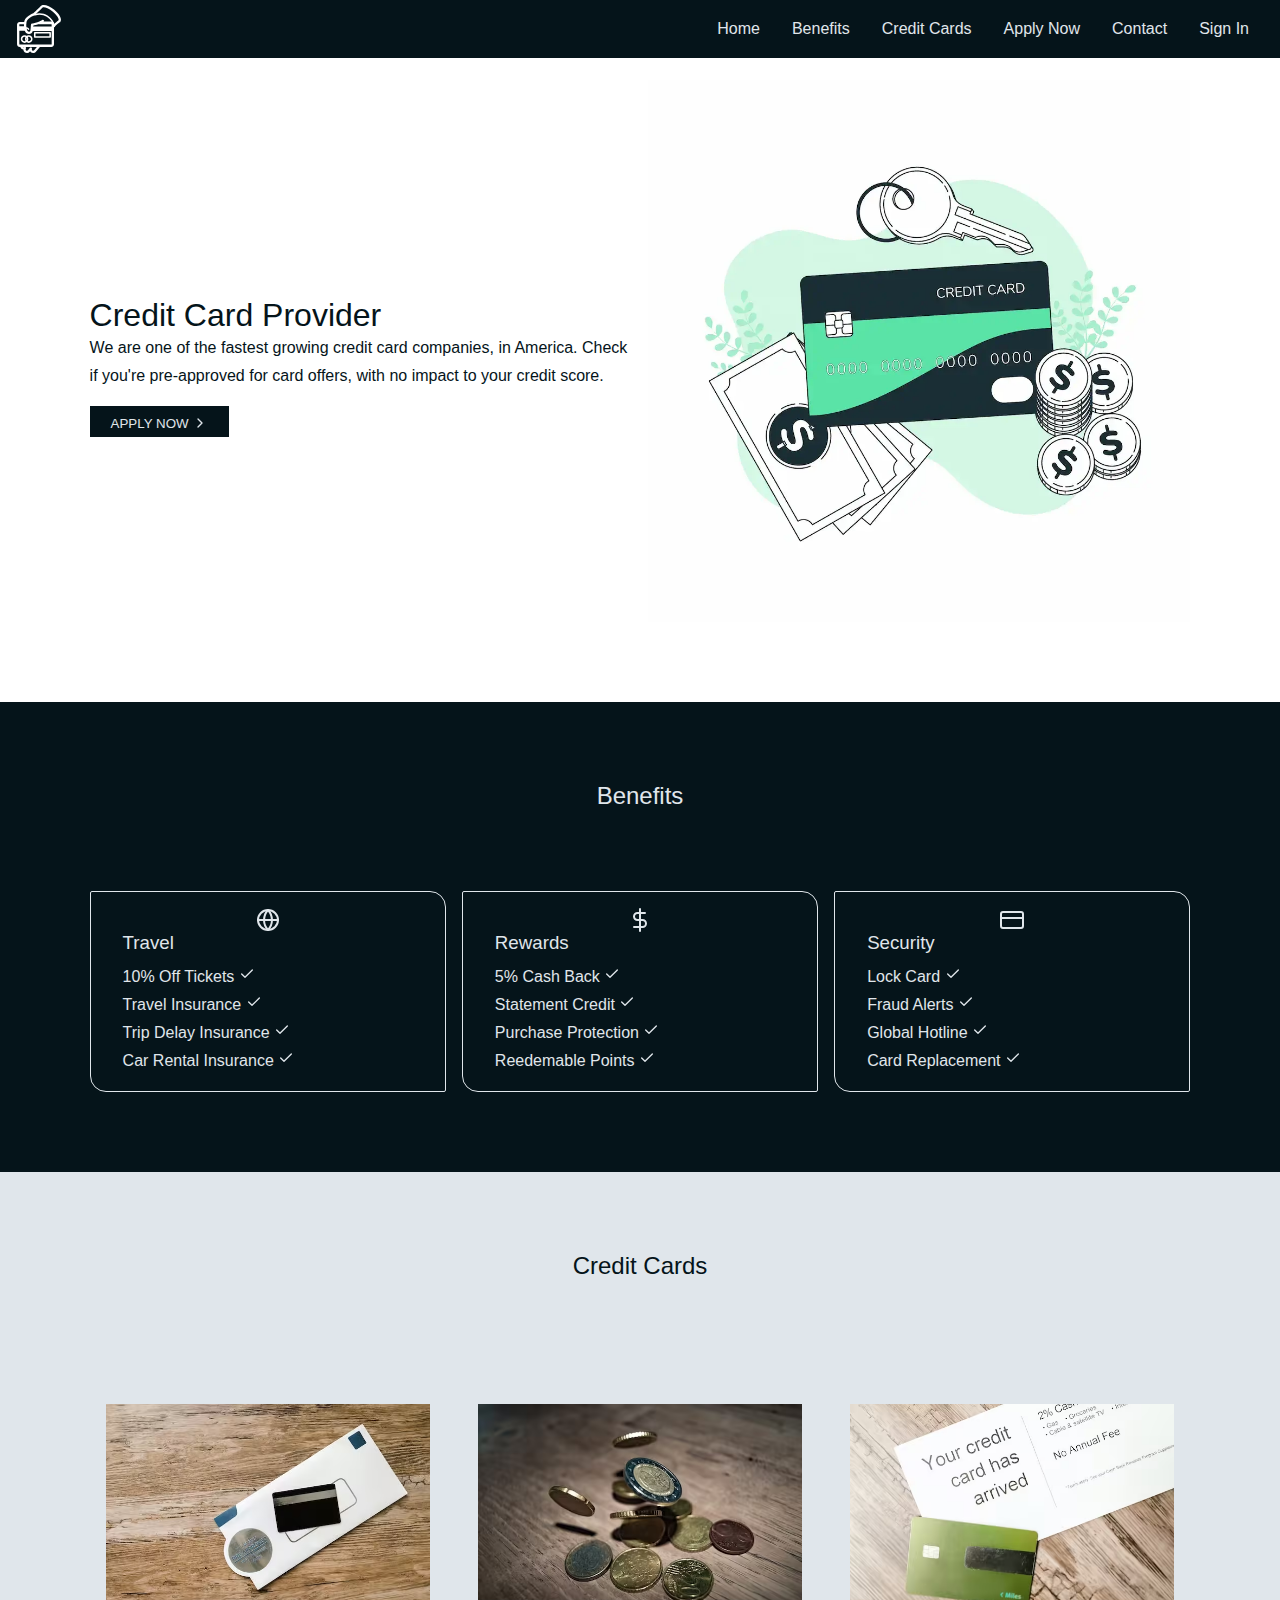
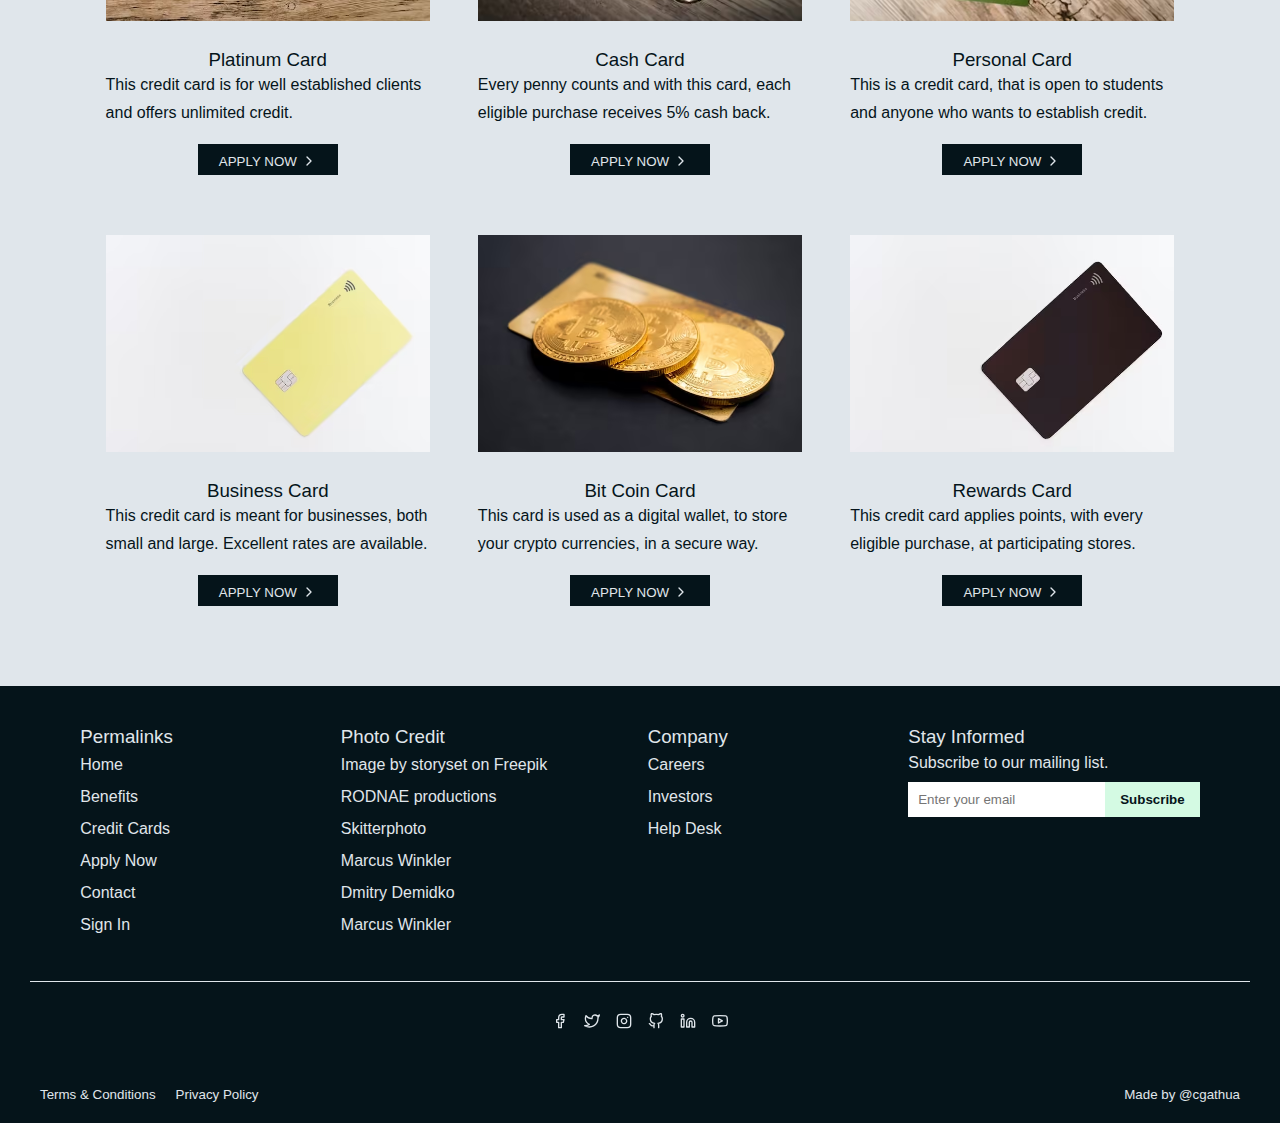
==== commit d37bb58b: "style: svg logo" ====
--- a/index.html
+++ b/index.html
@@ -51,11 +51,41 @@
                     </svg>
                 </button>
             </figure>
-            <a href="#about" class="logo1" aria-label="logo">LOGO</a>
+            <a href="#about" class="logo1" aria-label="logo">
+                <svg 
+                    fill="#ffffff" 
+                    version="1.1" 
+                    id="Layer_1" 
+                    xmlns="http://www.w3.org/2000/svg" 
+                    xmlns:xlink="http://www.w3.org/1999/xlink" 
+                    viewBox="0 0 498.702 498.702" 
+                    xml:space="preserve" 
+                    width="48px" 
+                    height="48px"><g id="SVGRepo_bgCarrier" 
+                    stroke-width="0"></g><g id="SVGRepo_tracerCarrier" 
+                    stroke-linecap="round" 
+                    stroke-linejoin="round"></g><g id="SVGRepo_iconCarrier"> <g> <g> <path d="M257.206,418.301c-5.104-4.224-12.668-3.516-16.896,1.584l-41.368,49.916c-2.304,2.78-5.556,4.496-9.152,4.832 c-3.608,0.348-7.112-0.752-9.892-3.052c-4.372-3.624-6.004-9.66-4.06-15.02c1.992-5.484-0.252-11.604-5.316-14.508 c-5.068-2.904-11.48-1.744-15.204,2.756l-20.708,24.984c-2.308,2.78-5.556,4.5-9.152,4.836c-3.624,0.348-7.112-0.752-9.892-3.052 c-5.332-4.42-6.476-12.096-2.656-17.856c3.056-4.608,2.564-10.712-1.192-14.776c-3.756-4.064-9.804-5.036-14.64-2.34 c-4.928,2.736-10.892,2.192-15.204-1.384c-2.732-2.26-4.444-5.444-4.82-8.964c-0.712-6.592-6.672-11.38-13.216-10.648 c-6.588,0.708-11.356,6.624-10.648,13.212c1.052,9.772,5.796,18.608,13.364,24.88c5.896,4.888,12.892,7.736,20.104,8.476 c0.28,10.472,4.952,20.72,13.592,27.88c6.792,5.632,15.16,8.636,23.876,8.636c1.18,0,2.372-0.056,3.568-0.16 c9.98-0.936,18.996-5.696,25.396-13.416l3.516-4.248c2.104,3.428,4.776,6.54,7.976,9.192c7.716,6.392,17.444,9.424,27.444,8.468 c9.98-0.936,18.996-5.696,25.392-13.416l41.368-49.916C263.018,430.093,262.306,422.529,257.206,418.301z"></path> </g> </g> <g> <g> <path d="M377.122,175.537h-128c-6.628,0-12,5.372-12,12s5.372,12,12,12h128c2.168,0,4,1.832,4,4v204c0,2.168-1.832,4-4,4h-328 c-2.168,0-4-1.832-4-4v-204c0-2.168,1.832-4,4-4h56c6.628,0,12-5.372,12-12s-5.372-12-12-12h-56c-15.44,0-28,12.564-28,28v204 c0,15.436,12.56,28,28,28h328c15.44,0,28-12.564,28-28v-204C405.122,188.101,392.562,175.537,377.122,175.537z"></path> </g> </g> <g> <g> <polygon points="105.122,220.417 32.938,220.417 32.938,267.537 113.122,267.537 "></polygon> </g> </g> <g> <g> <rect x="177.122" y="223.537" width="220.992" height="47.12"></rect> </g> </g> <g> <g> <path d="M365.122,279.537h-160c-4.42,0-8,3.584-8,8v44c0,4.416,3.58,8,8,8h160c4.416,0,8-3.584,8-8v-44 C373.122,283.121,369.538,279.537,365.122,279.537z M357.122,323.537h-144v-28h144V323.537z"></path> </g> </g> <g> <g> <path d="M415.142,220.885c-7.36-45.852-33.808-84.54-76.484-111.888c-37.376-23.932-85.096-29.848-134.356-16.644 c-4.268,1.144-6.8,5.532-5.656,9.796c1.14,4.268,5.524,6.808,9.796,5.656c44.868-12.02,88.044-6.816,121.584,14.664 c38.736,24.816,62.704,59.724,69.32,100.952c0.632,3.932,4.028,6.732,7.888,6.732c0.424,0,0.848-0.032,1.276-0.1 C412.874,229.353,415.842,225.249,415.142,220.885z"></path> </g> </g> <g> <g> <path d="M405.07,47.801C355.722,8.685,290.466-16.707,266.278,12.937c-4.108,4.276-46.596,45.6-75.856,73.984 c-9.996,3.168-17.472,6.4-27.432,11.804c-36.024,19.532-57.228,40.936-64.82,65.428c-9.208,29.724-6.132,78.5,7.008,111.052 c6.58,16.28,20.76,25.96,37.584,25.96c1.304,0,2.624-0.06,3.96-0.18c18.1-1.596,33.592-13.936,36.832-29.324 c3.308-15.636,4.836-42.468,5.448-56.804c11.936-2.456,33.064-7.224,51.928-13.672c31.1-10.62,53.976-24.848,54.936-25.444 c5.616-3.52,7.316-10.924,3.8-16.54c-3.52-5.62-10.924-7.324-16.54-3.804c-0.212,0.136-21.456,13.344-49.96,23.08 c-25.856,8.836-57.608,14.552-57.924,14.612c-5.608,1-9.736,5.804-9.888,11.496c-0.012,0.424-1.164,42.616-5.288,62.12 c-1.064,5.064-8,9.716-15.46,10.376c-5.624,0.5-13.18-0.984-17.172-10.868c-10.968-27.168-13.868-70.652-6.34-94.956 c5.568-17.956,23.512-35.264,53.336-51.436c9.4-5.096,15.9-7.824,25.756-10.8c1.832-0.556,3.508-1.54,4.884-2.876 c77.612-75.276,79.084-77.132,79.716-77.928c8.952-11.304,54.46-1.964,105.38,38.388c49.74,39.428,69.484,80.58,62.008,93.012 c-0.56,0.42-1.304,0.976-2.208,1.652c-10.36,7.748-37.88,28.34-55.692,50.812c-4.116,5.192-3.244,12.744,1.952,16.856 c5.196,4.128,12.74,3.248,16.856-1.948c15.872-20.028,41.584-39.26,51.26-46.5c4.068-3.048,4.916-3.68,6.076-5.148 C494.366,145.125,454.622,87.073,405.07,47.801z"></path> </g> </g> <g> <g> <path d="M148.362,248.557c-7.104-17.58-30.336-18.392-31.32-18.416c-4.348-0.184-8.052,3.348-8.188,7.752 c-0.132,4.404,3.332,8.092,7.736,8.244c0.136,0,13.82,0.696,16.94,8.416c1.26,3.116,4.256,5.008,7.42,5.008 c1,0,2.016-0.192,2.992-0.588C148.038,257.313,150.018,252.653,148.362,248.557z"></path> </g> </g> <g> <g> <path d="M99.69,314.997c-21.732,0-39.412,17.68-39.412,39.416c0,21.732,17.68,39.412,39.412,39.412s39.416-17.68,39.416-39.412 C139.106,332.677,121.422,314.997,99.69,314.997z M99.69,377.829c-12.912,0-23.412-10.5-23.412-23.412 c0-12.912,10.504-23.416,23.412-23.416c12.912,0,23.416,10.504,23.416,23.416C123.106,367.329,112.602,377.829,99.69,377.829z"></path> </g> </g> <g> <g> <path d="M142.882,314.997c-21.732,0-39.412,17.68-39.412,39.416c0,21.732,17.68,39.412,39.412,39.412s39.416-17.68,39.412-39.412 C182.294,332.677,164.614,314.997,142.882,314.997z M142.882,377.829c-12.912,0-23.412-10.5-23.412-23.412 c0-12.912,10.5-23.416,23.412-23.416s23.416,10.504,23.416,23.416C166.298,367.329,155.794,377.829,142.882,377.829z"></path> </g> </g> <g> <g> <path d="M379.434,171.537h-74.312c-6.628,0-12,5.372-12,12s5.372,12,12,12h74.312c2.168,0,4,1.832,4,4v23.024 c0,6.628,5.372,12,12,12s12-5.372,12-12v-23.024C407.434,184.101,394.874,171.537,379.434,171.537z"></path> </g> </g> </g>
+                </svg>
+            </a>
         </nav>
         <!--END OF MOBILE NAV-->
         <header>
-            <a href="#about" class="logo2" aria-label="logo">LOGO</a>
+            <a href="#about" class="logo2" aria-label="logo">
+                <svg 
+                    fill="#ffffff" 
+                    version="1.1" 
+                    id="Layer_1" 
+                    xmlns="http://www.w3.org/2000/svg" 
+                    xmlns:xlink="http://www.w3.org/1999/xlink" 
+                    viewBox="0 0 498.702 498.702" 
+                    xml:space="preserve" 
+                    width="48px" 
+                    height="48px"><g id="SVGRepo_bgCarrier" 
+                    stroke-width="0"></g><g id="SVGRepo_tracerCarrier" 
+                    stroke-linecap="round" 
+                    stroke-linejoin="round"></g><g id="SVGRepo_iconCarrier"> <g> <g> <path d="M257.206,418.301c-5.104-4.224-12.668-3.516-16.896,1.584l-41.368,49.916c-2.304,2.78-5.556,4.496-9.152,4.832 c-3.608,0.348-7.112-0.752-9.892-3.052c-4.372-3.624-6.004-9.66-4.06-15.02c1.992-5.484-0.252-11.604-5.316-14.508 c-5.068-2.904-11.48-1.744-15.204,2.756l-20.708,24.984c-2.308,2.78-5.556,4.5-9.152,4.836c-3.624,0.348-7.112-0.752-9.892-3.052 c-5.332-4.42-6.476-12.096-2.656-17.856c3.056-4.608,2.564-10.712-1.192-14.776c-3.756-4.064-9.804-5.036-14.64-2.34 c-4.928,2.736-10.892,2.192-15.204-1.384c-2.732-2.26-4.444-5.444-4.82-8.964c-0.712-6.592-6.672-11.38-13.216-10.648 c-6.588,0.708-11.356,6.624-10.648,13.212c1.052,9.772,5.796,18.608,13.364,24.88c5.896,4.888,12.892,7.736,20.104,8.476 c0.28,10.472,4.952,20.72,13.592,27.88c6.792,5.632,15.16,8.636,23.876,8.636c1.18,0,2.372-0.056,3.568-0.16 c9.98-0.936,18.996-5.696,25.396-13.416l3.516-4.248c2.104,3.428,4.776,6.54,7.976,9.192c7.716,6.392,17.444,9.424,27.444,8.468 c9.98-0.936,18.996-5.696,25.392-13.416l41.368-49.916C263.018,430.093,262.306,422.529,257.206,418.301z"></path> </g> </g> <g> <g> <path d="M377.122,175.537h-128c-6.628,0-12,5.372-12,12s5.372,12,12,12h128c2.168,0,4,1.832,4,4v204c0,2.168-1.832,4-4,4h-328 c-2.168,0-4-1.832-4-4v-204c0-2.168,1.832-4,4-4h56c6.628,0,12-5.372,12-12s-5.372-12-12-12h-56c-15.44,0-28,12.564-28,28v204 c0,15.436,12.56,28,28,28h328c15.44,0,28-12.564,28-28v-204C405.122,188.101,392.562,175.537,377.122,175.537z"></path> </g> </g> <g> <g> <polygon points="105.122,220.417 32.938,220.417 32.938,267.537 113.122,267.537 "></polygon> </g> </g> <g> <g> <rect x="177.122" y="223.537" width="220.992" height="47.12"></rect> </g> </g> <g> <g> <path d="M365.122,279.537h-160c-4.42,0-8,3.584-8,8v44c0,4.416,3.58,8,8,8h160c4.416,0,8-3.584,8-8v-44 C373.122,283.121,369.538,279.537,365.122,279.537z M357.122,323.537h-144v-28h144V323.537z"></path> </g> </g> <g> <g> <path d="M415.142,220.885c-7.36-45.852-33.808-84.54-76.484-111.888c-37.376-23.932-85.096-29.848-134.356-16.644 c-4.268,1.144-6.8,5.532-5.656,9.796c1.14,4.268,5.524,6.808,9.796,5.656c44.868-12.02,88.044-6.816,121.584,14.664 c38.736,24.816,62.704,59.724,69.32,100.952c0.632,3.932,4.028,6.732,7.888,6.732c0.424,0,0.848-0.032,1.276-0.1 C412.874,229.353,415.842,225.249,415.142,220.885z"></path> </g> </g> <g> <g> <path d="M405.07,47.801C355.722,8.685,290.466-16.707,266.278,12.937c-4.108,4.276-46.596,45.6-75.856,73.984 c-9.996,3.168-17.472,6.4-27.432,11.804c-36.024,19.532-57.228,40.936-64.82,65.428c-9.208,29.724-6.132,78.5,7.008,111.052 c6.58,16.28,20.76,25.96,37.584,25.96c1.304,0,2.624-0.06,3.96-0.18c18.1-1.596,33.592-13.936,36.832-29.324 c3.308-15.636,4.836-42.468,5.448-56.804c11.936-2.456,33.064-7.224,51.928-13.672c31.1-10.62,53.976-24.848,54.936-25.444 c5.616-3.52,7.316-10.924,3.8-16.54c-3.52-5.62-10.924-7.324-16.54-3.804c-0.212,0.136-21.456,13.344-49.96,23.08 c-25.856,8.836-57.608,14.552-57.924,14.612c-5.608,1-9.736,5.804-9.888,11.496c-0.012,0.424-1.164,42.616-5.288,62.12 c-1.064,5.064-8,9.716-15.46,10.376c-5.624,0.5-13.18-0.984-17.172-10.868c-10.968-27.168-13.868-70.652-6.34-94.956 c5.568-17.956,23.512-35.264,53.336-51.436c9.4-5.096,15.9-7.824,25.756-10.8c1.832-0.556,3.508-1.54,4.884-2.876 c77.612-75.276,79.084-77.132,79.716-77.928c8.952-11.304,54.46-1.964,105.38,38.388c49.74,39.428,69.484,80.58,62.008,93.012 c-0.56,0.42-1.304,0.976-2.208,1.652c-10.36,7.748-37.88,28.34-55.692,50.812c-4.116,5.192-3.244,12.744,1.952,16.856 c5.196,4.128,12.74,3.248,16.856-1.948c15.872-20.028,41.584-39.26,51.26-46.5c4.068-3.048,4.916-3.68,6.076-5.148 C494.366,145.125,454.622,87.073,405.07,47.801z"></path> </g> </g> <g> <g> <path d="M148.362,248.557c-7.104-17.58-30.336-18.392-31.32-18.416c-4.348-0.184-8.052,3.348-8.188,7.752 c-0.132,4.404,3.332,8.092,7.736,8.244c0.136,0,13.82,0.696,16.94,8.416c1.26,3.116,4.256,5.008,7.42,5.008 c1,0,2.016-0.192,2.992-0.588C148.038,257.313,150.018,252.653,148.362,248.557z"></path> </g> </g> <g> <g> <path d="M99.69,314.997c-21.732,0-39.412,17.68-39.412,39.416c0,21.732,17.68,39.412,39.412,39.412s39.416-17.68,39.416-39.412 C139.106,332.677,121.422,314.997,99.69,314.997z M99.69,377.829c-12.912,0-23.412-10.5-23.412-23.412 c0-12.912,10.504-23.416,23.412-23.416c12.912,0,23.416,10.504,23.416,23.416C123.106,367.329,112.602,377.829,99.69,377.829z"></path> </g> </g> <g> <g> <path d="M142.882,314.997c-21.732,0-39.412,17.68-39.412,39.416c0,21.732,17.68,39.412,39.412,39.412s39.416-17.68,39.412-39.412 C182.294,332.677,164.614,314.997,142.882,314.997z M142.882,377.829c-12.912,0-23.412-10.5-23.412-23.412 c0-12.912,10.5-23.416,23.412-23.416s23.416,10.504,23.416,23.416C166.298,367.329,155.794,377.829,142.882,377.829z"></path> </g> </g> <g> <g> <path d="M379.434,171.537h-74.312c-6.628,0-12,5.372-12,12s5.372,12,12,12h74.312c2.168,0,4,1.832,4,4v23.024 c0,6.628,5.372,12,12,12s12-5.372,12-12v-23.024C407.434,184.101,394.874,171.537,379.434,171.537z"></path> </g> </g> </g>
+                </svg>
+            </a>
             <nav id="desktop-nav" aria-label="desktop">
                 <ul class="nav-links">
                     <li><a href="#">Home</a></li>
--- a/styles.css
+++ b/styles.css
@@ -85,8 +85,13 @@
 }
 
 .logo1 {
-    font-size: 1.5rem;
-    display: block;
+    display: flex;
+    align-self: center;
+    cursor: pointer;
+}
+
+.logo1 svg:hover {
+    fill: var(--color-tertiary);
 }
 
 .btn {
@@ -109,8 +114,8 @@
 
 html,
 body {
-    width: auto;
-    overflow-x: hidden;
+    width: auto !important;
+    overflow-x: hidden !important;
 }
 
 /* END OF GENERAL STYLING */
@@ -136,12 +141,13 @@
 }
 
 bento-sidebar[id="sidebar1"] {
-    background-color: var(--color-tertiary);
+    background-color: var(--color-secondary);
 }
 
 bento-sidebar[id="sidebar1"] li {
     padding: 1rem;
     cursor: pointer;
+    margin: 1rem 0;
 }
 
 .bento li a {
@@ -673,9 +679,12 @@
     }
 
     .logo2 {
-        font-size: 1.5rem;
-        display: block;
-        position: relative;
+        display: flex;
+        align-self: center;
+    }
+
+    .logo2 svg:hover {
+        fill: var(--color-tertiary);
     }
 
     header {
@@ -689,13 +698,14 @@
         display: flex;
         justify-content: space-between;
         align-items: center;
-        padding: 0 1rem;
+        padding: 5px 15px;
     }
 
     .nav-links {
         display: flex;
         justify-content: space-between;
         gap: 2rem;
+        margin-right: 1rem;
     }
 
     /* END OF DESKTOP NAVBAR */
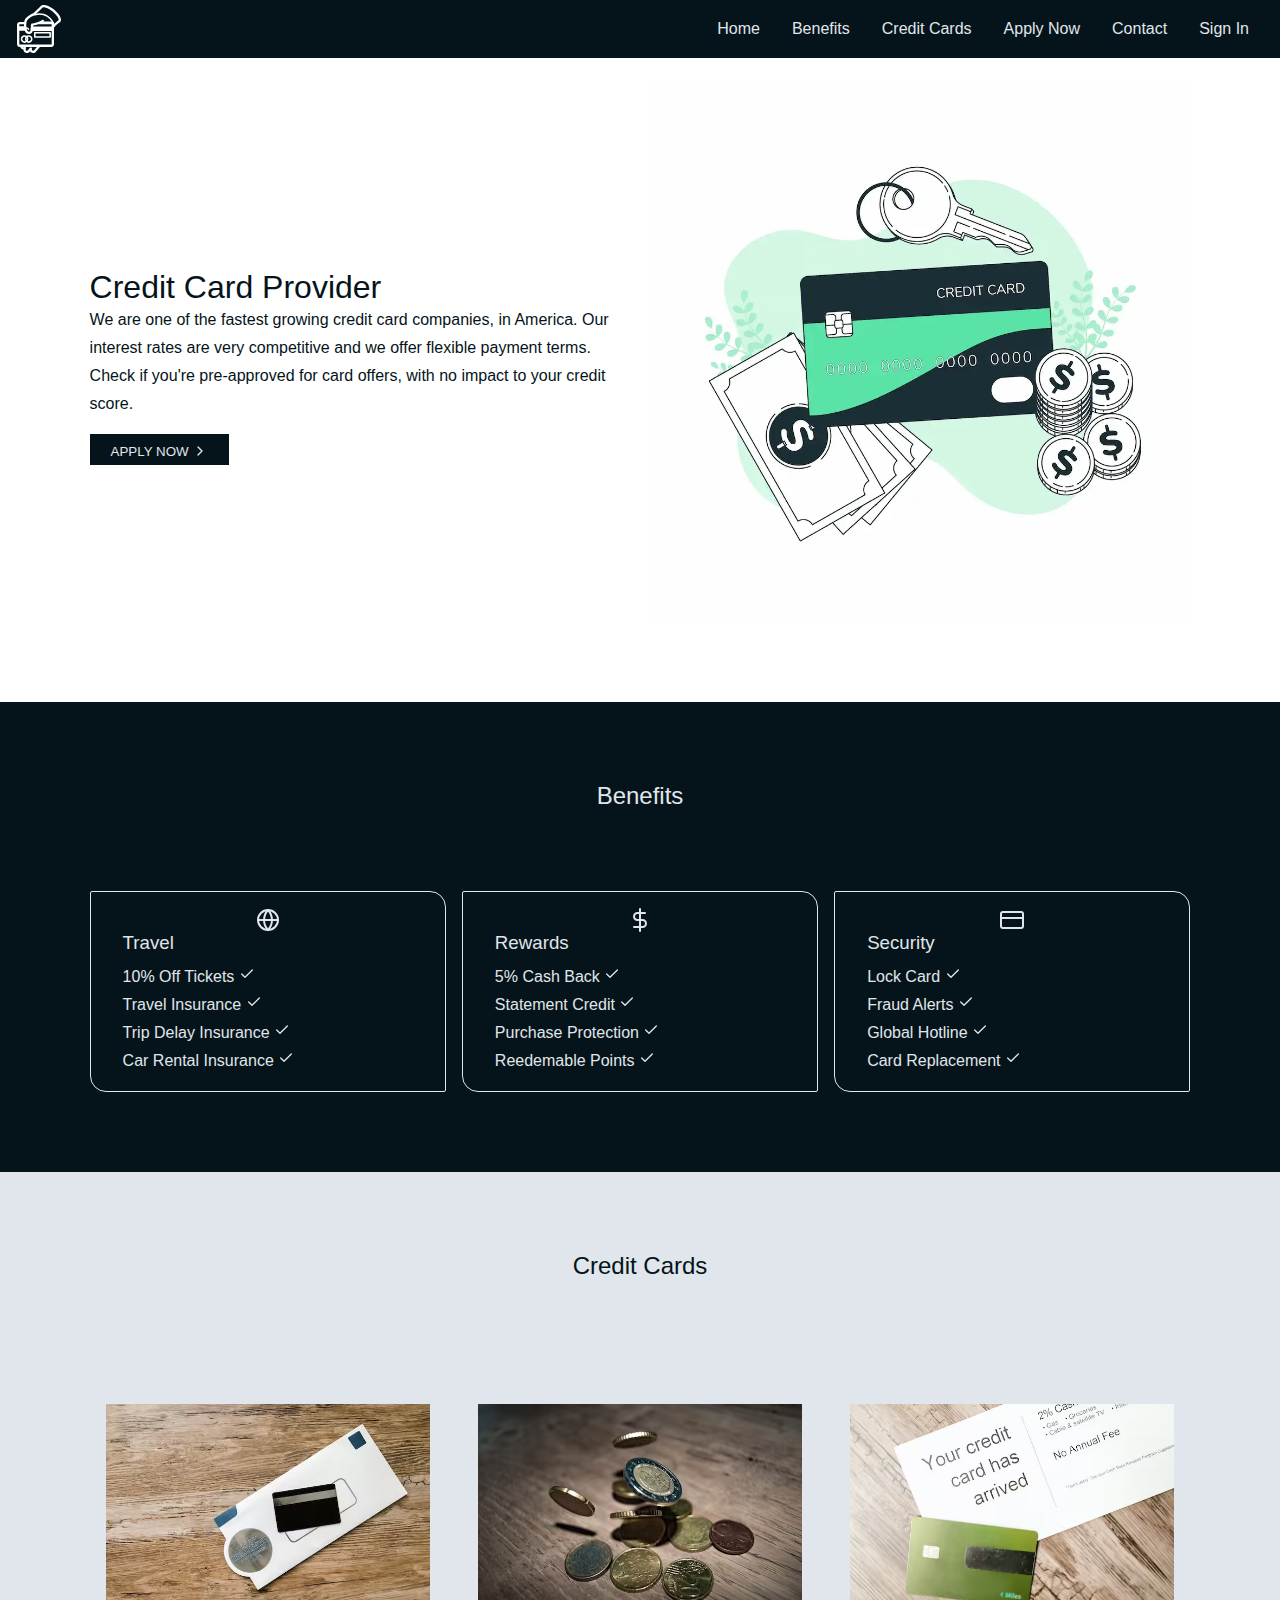
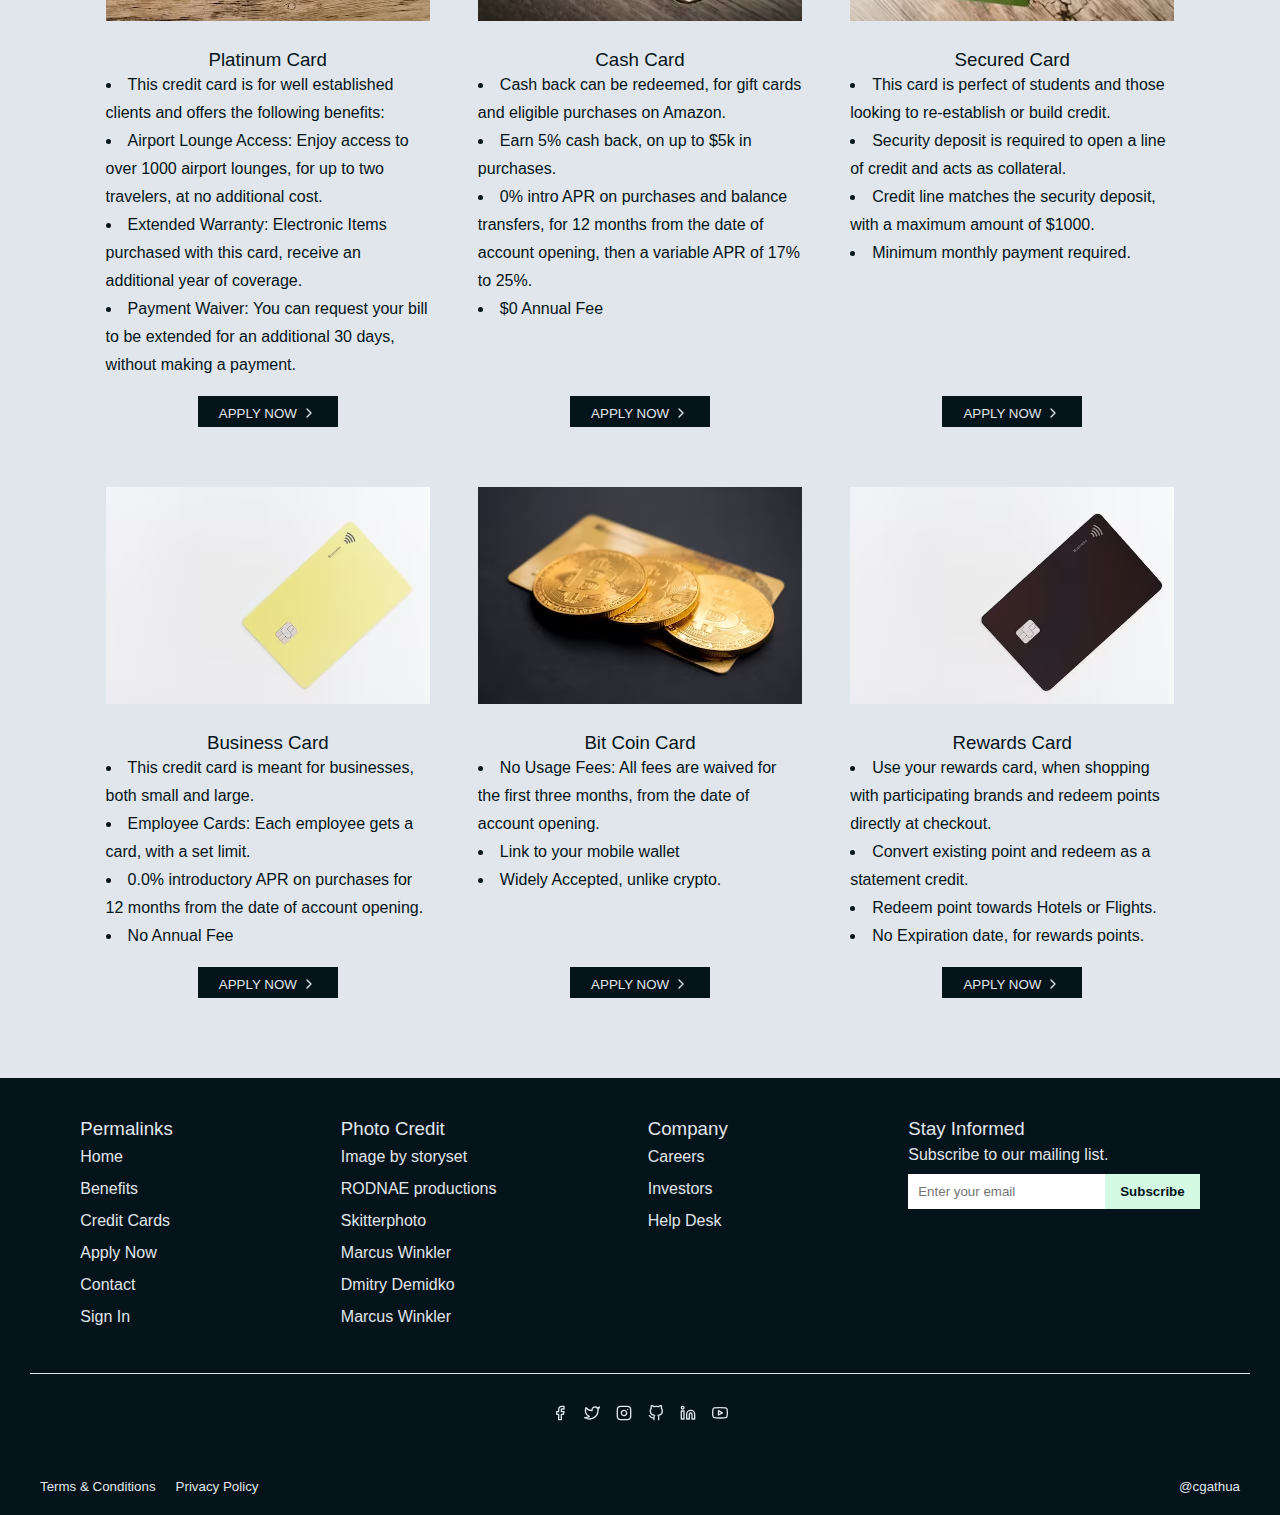
==== commit 24bfd334: "style: add content & format code" ====
--- a/index.html
+++ b/index.html
@@ -42,9 +42,18 @@
             <!--SIDEBAR CONTROL-->
             <figure class="buttons" style="margin:0 0.5rem" aria-label="sidebar control">
                 <button id="open-sidebar" aria-label="menu">
-                    <svg xmlns="http://www.w3.org/2000/svg" width="24" height="24" viewBox="0 0 24 24" fill="none"
-                        stroke="#E0E6EB" stroke-width="2" stroke-linecap="round" stroke-linejoin="round"
-                        class="feather feather-menu" aria-hidden="true">
+                    <svg 
+                        aria-hidden="true"
+                        xmlns="http://www.w3.org/2000/svg" 
+                        width="24" 
+                        height="24" 
+                        viewBox="0 0 24 24" 
+                        fill="none"
+                        stroke="#E0E6EB" 
+                        stroke-width="2" 
+                        stroke-linecap="round" 
+                        stroke-linejoin="round"
+                        class="feather feather-menu">
                         <line x1="3" y1="12" x2="21" y2="12"></line>
                         <line x1="3" y1="6" x2="21" y2="6"></line>
                         <line x1="3" y1="18" x2="21" y2="18"></line>
@@ -56,15 +65,97 @@
                     fill="#ffffff" 
                     version="1.1" 
                     id="Layer_1" 
-                    xmlns="http://www.w3.org/2000/svg" 
+                    xmlns="http://www.w3.org/2000/svg"
                     xmlns:xlink="http://www.w3.org/1999/xlink" 
                     viewBox="0 0 498.702 498.702" 
-                    xml:space="preserve" 
+                    xml:space="preserve"
                     width="48px" 
-                    height="48px"><g id="SVGRepo_bgCarrier" 
-                    stroke-width="0"></g><g id="SVGRepo_tracerCarrier" 
-                    stroke-linecap="round" 
-                    stroke-linejoin="round"></g><g id="SVGRepo_iconCarrier"> <g> <g> <path d="M257.206,418.301c-5.104-4.224-12.668-3.516-16.896,1.584l-41.368,49.916c-2.304,2.78-5.556,4.496-9.152,4.832 c-3.608,0.348-7.112-0.752-9.892-3.052c-4.372-3.624-6.004-9.66-4.06-15.02c1.992-5.484-0.252-11.604-5.316-14.508 c-5.068-2.904-11.48-1.744-15.204,2.756l-20.708,24.984c-2.308,2.78-5.556,4.5-9.152,4.836c-3.624,0.348-7.112-0.752-9.892-3.052 c-5.332-4.42-6.476-12.096-2.656-17.856c3.056-4.608,2.564-10.712-1.192-14.776c-3.756-4.064-9.804-5.036-14.64-2.34 c-4.928,2.736-10.892,2.192-15.204-1.384c-2.732-2.26-4.444-5.444-4.82-8.964c-0.712-6.592-6.672-11.38-13.216-10.648 c-6.588,0.708-11.356,6.624-10.648,13.212c1.052,9.772,5.796,18.608,13.364,24.88c5.896,4.888,12.892,7.736,20.104,8.476 c0.28,10.472,4.952,20.72,13.592,27.88c6.792,5.632,15.16,8.636,23.876,8.636c1.18,0,2.372-0.056,3.568-0.16 c9.98-0.936,18.996-5.696,25.396-13.416l3.516-4.248c2.104,3.428,4.776,6.54,7.976,9.192c7.716,6.392,17.444,9.424,27.444,8.468 c9.98-0.936,18.996-5.696,25.392-13.416l41.368-49.916C263.018,430.093,262.306,422.529,257.206,418.301z"></path> </g> </g> <g> <g> <path d="M377.122,175.537h-128c-6.628,0-12,5.372-12,12s5.372,12,12,12h128c2.168,0,4,1.832,4,4v204c0,2.168-1.832,4-4,4h-328 c-2.168,0-4-1.832-4-4v-204c0-2.168,1.832-4,4-4h56c6.628,0,12-5.372,12-12s-5.372-12-12-12h-56c-15.44,0-28,12.564-28,28v204 c0,15.436,12.56,28,28,28h328c15.44,0,28-12.564,28-28v-204C405.122,188.101,392.562,175.537,377.122,175.537z"></path> </g> </g> <g> <g> <polygon points="105.122,220.417 32.938,220.417 32.938,267.537 113.122,267.537 "></polygon> </g> </g> <g> <g> <rect x="177.122" y="223.537" width="220.992" height="47.12"></rect> </g> </g> <g> <g> <path d="M365.122,279.537h-160c-4.42,0-8,3.584-8,8v44c0,4.416,3.58,8,8,8h160c4.416,0,8-3.584,8-8v-44 C373.122,283.121,369.538,279.537,365.122,279.537z M357.122,323.537h-144v-28h144V323.537z"></path> </g> </g> <g> <g> <path d="M415.142,220.885c-7.36-45.852-33.808-84.54-76.484-111.888c-37.376-23.932-85.096-29.848-134.356-16.644 c-4.268,1.144-6.8,5.532-5.656,9.796c1.14,4.268,5.524,6.808,9.796,5.656c44.868-12.02,88.044-6.816,121.584,14.664 c38.736,24.816,62.704,59.724,69.32,100.952c0.632,3.932,4.028,6.732,7.888,6.732c0.424,0,0.848-0.032,1.276-0.1 C412.874,229.353,415.842,225.249,415.142,220.885z"></path> </g> </g> <g> <g> <path d="M405.07,47.801C355.722,8.685,290.466-16.707,266.278,12.937c-4.108,4.276-46.596,45.6-75.856,73.984 c-9.996,3.168-17.472,6.4-27.432,11.804c-36.024,19.532-57.228,40.936-64.82,65.428c-9.208,29.724-6.132,78.5,7.008,111.052 c6.58,16.28,20.76,25.96,37.584,25.96c1.304,0,2.624-0.06,3.96-0.18c18.1-1.596,33.592-13.936,36.832-29.324 c3.308-15.636,4.836-42.468,5.448-56.804c11.936-2.456,33.064-7.224,51.928-13.672c31.1-10.62,53.976-24.848,54.936-25.444 c5.616-3.52,7.316-10.924,3.8-16.54c-3.52-5.62-10.924-7.324-16.54-3.804c-0.212,0.136-21.456,13.344-49.96,23.08 c-25.856,8.836-57.608,14.552-57.924,14.612c-5.608,1-9.736,5.804-9.888,11.496c-0.012,0.424-1.164,42.616-5.288,62.12 c-1.064,5.064-8,9.716-15.46,10.376c-5.624,0.5-13.18-0.984-17.172-10.868c-10.968-27.168-13.868-70.652-6.34-94.956 c5.568-17.956,23.512-35.264,53.336-51.436c9.4-5.096,15.9-7.824,25.756-10.8c1.832-0.556,3.508-1.54,4.884-2.876 c77.612-75.276,79.084-77.132,79.716-77.928c8.952-11.304,54.46-1.964,105.38,38.388c49.74,39.428,69.484,80.58,62.008,93.012 c-0.56,0.42-1.304,0.976-2.208,1.652c-10.36,7.748-37.88,28.34-55.692,50.812c-4.116,5.192-3.244,12.744,1.952,16.856 c5.196,4.128,12.74,3.248,16.856-1.948c15.872-20.028,41.584-39.26,51.26-46.5c4.068-3.048,4.916-3.68,6.076-5.148 C494.366,145.125,454.622,87.073,405.07,47.801z"></path> </g> </g> <g> <g> <path d="M148.362,248.557c-7.104-17.58-30.336-18.392-31.32-18.416c-4.348-0.184-8.052,3.348-8.188,7.752 c-0.132,4.404,3.332,8.092,7.736,8.244c0.136,0,13.82,0.696,16.94,8.416c1.26,3.116,4.256,5.008,7.42,5.008 c1,0,2.016-0.192,2.992-0.588C148.038,257.313,150.018,252.653,148.362,248.557z"></path> </g> </g> <g> <g> <path d="M99.69,314.997c-21.732,0-39.412,17.68-39.412,39.416c0,21.732,17.68,39.412,39.412,39.412s39.416-17.68,39.416-39.412 C139.106,332.677,121.422,314.997,99.69,314.997z M99.69,377.829c-12.912,0-23.412-10.5-23.412-23.412 c0-12.912,10.504-23.416,23.412-23.416c12.912,0,23.416,10.504,23.416,23.416C123.106,367.329,112.602,377.829,99.69,377.829z"></path> </g> </g> <g> <g> <path d="M142.882,314.997c-21.732,0-39.412,17.68-39.412,39.416c0,21.732,17.68,39.412,39.412,39.412s39.416-17.68,39.412-39.412 C182.294,332.677,164.614,314.997,142.882,314.997z M142.882,377.829c-12.912,0-23.412-10.5-23.412-23.412 c0-12.912,10.5-23.416,23.412-23.416s23.416,10.504,23.416,23.416C166.298,367.329,155.794,377.829,142.882,377.829z"></path> </g> </g> <g> <g> <path d="M379.434,171.537h-74.312c-6.628,0-12,5.372-12,12s5.372,12,12,12h74.312c2.168,0,4,1.832,4,4v23.024 c0,6.628,5.372,12,12,12s12-5.372,12-12v-23.024C407.434,184.101,394.874,171.537,379.434,171.537z"></path> </g> </g> </g>
+                    height="48px">
+                    <g 
+                        id="SVGRepo_bgCarrier" 
+                        stroke-width="0">
+                    </g>
+                    <g 
+                        id="SVGRepo_tracerCarrier" 
+                        stroke-linecap="round" 
+                        stroke-linejoin="round">
+                    </g>
+                    <g id="SVGRepo_iconCarrier">
+                        <g>
+                            <g>
+                                <path
+                                    d="M257.206,418.301c-5.104-4.224-12.668-3.516-16.896,1.584l-41.368,49.916c-2.304,2.78-5.556,4.496-9.152,4.832 c-3.608,0.348-7.112-0.752-9.892-3.052c-4.372-3.624-6.004-9.66-4.06-15.02c1.992-5.484-0.252-11.604-5.316-14.508 c-5.068-2.904-11.48-1.744-15.204,2.756l-20.708,24.984c-2.308,2.78-5.556,4.5-9.152,4.836c-3.624,0.348-7.112-0.752-9.892-3.052 c-5.332-4.42-6.476-12.096-2.656-17.856c3.056-4.608,2.564-10.712-1.192-14.776c-3.756-4.064-9.804-5.036-14.64-2.34 c-4.928,2.736-10.892,2.192-15.204-1.384c-2.732-2.26-4.444-5.444-4.82-8.964c-0.712-6.592-6.672-11.38-13.216-10.648 c-6.588,0.708-11.356,6.624-10.648,13.212c1.052,9.772,5.796,18.608,13.364,24.88c5.896,4.888,12.892,7.736,20.104,8.476 c0.28,10.472,4.952,20.72,13.592,27.88c6.792,5.632,15.16,8.636,23.876,8.636c1.18,0,2.372-0.056,3.568-0.16 c9.98-0.936,18.996-5.696,25.396-13.416l3.516-4.248c2.104,3.428,4.776,6.54,7.976,9.192c7.716,6.392,17.444,9.424,27.444,8.468 c9.98-0.936,18.996-5.696,25.392-13.416l41.368-49.916C263.018,430.093,262.306,422.529,257.206,418.301z">
+                                </path>
+                            </g>
+                        </g>
+                        <g>
+                            <g>
+                                <path
+                                    d="M377.122,175.537h-128c-6.628,0-12,5.372-12,12s5.372,12,12,12h128c2.168,0,4,1.832,4,4v204c0,2.168-1.832,4-4,4h-328 c-2.168,0-4-1.832-4-4v-204c0-2.168,1.832-4,4-4h56c6.628,0,12-5.372,12-12s-5.372-12-12-12h-56c-15.44,0-28,12.564-28,28v204 c0,15.436,12.56,28,28,28h328c15.44,0,28-12.564,28-28v-204C405.122,188.101,392.562,175.537,377.122,175.537z">
+                                </path>
+                            </g>
+                        </g>
+                        <g>
+                            <g>
+                                <polygon points="105.122,220.417 32.938,220.417 32.938,267.537 113.122,267.537 ">
+                                </polygon>
+                            </g>
+                        </g>
+                        <g>
+                            <g>
+                                <rect x="177.122" y="223.537" width="220.992" height="47.12"></rect>
+                            </g>
+                        </g>
+                        <g>
+                            <g>
+                                <path
+                                    d="M365.122,279.537h-160c-4.42,0-8,3.584-8,8v44c0,4.416,3.58,8,8,8h160c4.416,0,8-3.584,8-8v-44 C373.122,283.121,369.538,279.537,365.122,279.537z M357.122,323.537h-144v-28h144V323.537z">
+                                </path>
+                            </g>
+                        </g>
+                        <g>
+                            <g>
+                                <path
+                                    d="M415.142,220.885c-7.36-45.852-33.808-84.54-76.484-111.888c-37.376-23.932-85.096-29.848-134.356-16.644 c-4.268,1.144-6.8,5.532-5.656,9.796c1.14,4.268,5.524,6.808,9.796,5.656c44.868-12.02,88.044-6.816,121.584,14.664 c38.736,24.816,62.704,59.724,69.32,100.952c0.632,3.932,4.028,6.732,7.888,6.732c0.424,0,0.848-0.032,1.276-0.1 C412.874,229.353,415.842,225.249,415.142,220.885z">
+                                </path>
+                            </g>
+                        </g>
+                        <g>
+                            <g>
+                                <path
+                                    d="M405.07,47.801C355.722,8.685,290.466-16.707,266.278,12.937c-4.108,4.276-46.596,45.6-75.856,73.984 c-9.996,3.168-17.472,6.4-27.432,11.804c-36.024,19.532-57.228,40.936-64.82,65.428c-9.208,29.724-6.132,78.5,7.008,111.052 c6.58,16.28,20.76,25.96,37.584,25.96c1.304,0,2.624-0.06,3.96-0.18c18.1-1.596,33.592-13.936,36.832-29.324 c3.308-15.636,4.836-42.468,5.448-56.804c11.936-2.456,33.064-7.224,51.928-13.672c31.1-10.62,53.976-24.848,54.936-25.444 c5.616-3.52,7.316-10.924,3.8-16.54c-3.52-5.62-10.924-7.324-16.54-3.804c-0.212,0.136-21.456,13.344-49.96,23.08 c-25.856,8.836-57.608,14.552-57.924,14.612c-5.608,1-9.736,5.804-9.888,11.496c-0.012,0.424-1.164,42.616-5.288,62.12 c-1.064,5.064-8,9.716-15.46,10.376c-5.624,0.5-13.18-0.984-17.172-10.868c-10.968-27.168-13.868-70.652-6.34-94.956 c5.568-17.956,23.512-35.264,53.336-51.436c9.4-5.096,15.9-7.824,25.756-10.8c1.832-0.556,3.508-1.54,4.884-2.876 c77.612-75.276,79.084-77.132,79.716-77.928c8.952-11.304,54.46-1.964,105.38,38.388c49.74,39.428,69.484,80.58,62.008,93.012 c-0.56,0.42-1.304,0.976-2.208,1.652c-10.36,7.748-37.88,28.34-55.692,50.812c-4.116,5.192-3.244,12.744,1.952,16.856 c5.196,4.128,12.74,3.248,16.856-1.948c15.872-20.028,41.584-39.26,51.26-46.5c4.068-3.048,4.916-3.68,6.076-5.148 C494.366,145.125,454.622,87.073,405.07,47.801z">
+                                </path>
+                            </g>
+                        </g>
+                        <g>
+                            <g>
+                                <path
+                                    d="M148.362,248.557c-7.104-17.58-30.336-18.392-31.32-18.416c-4.348-0.184-8.052,3.348-8.188,7.752 c-0.132,4.404,3.332,8.092,7.736,8.244c0.136,0,13.82,0.696,16.94,8.416c1.26,3.116,4.256,5.008,7.42,5.008 c1,0,2.016-0.192,2.992-0.588C148.038,257.313,150.018,252.653,148.362,248.557z">
+                                </path>
+                            </g>
+                        </g>
+                        <g>
+                            <g>
+                                <path
+                                    d="M99.69,314.997c-21.732,0-39.412,17.68-39.412,39.416c0,21.732,17.68,39.412,39.412,39.412s39.416-17.68,39.416-39.412 C139.106,332.677,121.422,314.997,99.69,314.997z M99.69,377.829c-12.912,0-23.412-10.5-23.412-23.412 c0-12.912,10.504-23.416,23.412-23.416c12.912,0,23.416,10.504,23.416,23.416C123.106,367.329,112.602,377.829,99.69,377.829z">
+                                </path>
+                            </g>
+                        </g>
+                        <g>
+                            <g>
+                                <path
+                                    d="M142.882,314.997c-21.732,0-39.412,17.68-39.412,39.416c0,21.732,17.68,39.412,39.412,39.412s39.416-17.68,39.412-39.412 C182.294,332.677,164.614,314.997,142.882,314.997z M142.882,377.829c-12.912,0-23.412-10.5-23.412-23.412 c0-12.912,10.5-23.416,23.412-23.416s23.416,10.504,23.416,23.416C166.298,367.329,155.794,377.829,142.882,377.829z">
+                                </path>
+                            </g>
+                        </g>
+                        <g>
+                            <g>
+                                <path
+                                    d="M379.434,171.537h-74.312c-6.628,0-12,5.372-12,12s5.372,12,12,12h74.312c2.168,0,4,1.832,4,4v23.024 c0,6.628,5.372,12,12,12s12-5.372,12-12v-23.024C407.434,184.101,394.874,171.537,379.434,171.537z">
+                                </path>
+                            </g>
+                        </g>
+                    </g>
                 </svg>
             </a>
         </nav>
@@ -75,15 +166,97 @@
                     fill="#ffffff" 
                     version="1.1" 
                     id="Layer_1" 
-                    xmlns="http://www.w3.org/2000/svg" 
+                    xmlns="http://www.w3.org/2000/svg"
                     xmlns:xlink="http://www.w3.org/1999/xlink" 
                     viewBox="0 0 498.702 498.702" 
-                    xml:space="preserve" 
+                    xml:space="preserve"
                     width="48px" 
-                    height="48px"><g id="SVGRepo_bgCarrier" 
-                    stroke-width="0"></g><g id="SVGRepo_tracerCarrier" 
-                    stroke-linecap="round" 
-                    stroke-linejoin="round"></g><g id="SVGRepo_iconCarrier"> <g> <g> <path d="M257.206,418.301c-5.104-4.224-12.668-3.516-16.896,1.584l-41.368,49.916c-2.304,2.78-5.556,4.496-9.152,4.832 c-3.608,0.348-7.112-0.752-9.892-3.052c-4.372-3.624-6.004-9.66-4.06-15.02c1.992-5.484-0.252-11.604-5.316-14.508 c-5.068-2.904-11.48-1.744-15.204,2.756l-20.708,24.984c-2.308,2.78-5.556,4.5-9.152,4.836c-3.624,0.348-7.112-0.752-9.892-3.052 c-5.332-4.42-6.476-12.096-2.656-17.856c3.056-4.608,2.564-10.712-1.192-14.776c-3.756-4.064-9.804-5.036-14.64-2.34 c-4.928,2.736-10.892,2.192-15.204-1.384c-2.732-2.26-4.444-5.444-4.82-8.964c-0.712-6.592-6.672-11.38-13.216-10.648 c-6.588,0.708-11.356,6.624-10.648,13.212c1.052,9.772,5.796,18.608,13.364,24.88c5.896,4.888,12.892,7.736,20.104,8.476 c0.28,10.472,4.952,20.72,13.592,27.88c6.792,5.632,15.16,8.636,23.876,8.636c1.18,0,2.372-0.056,3.568-0.16 c9.98-0.936,18.996-5.696,25.396-13.416l3.516-4.248c2.104,3.428,4.776,6.54,7.976,9.192c7.716,6.392,17.444,9.424,27.444,8.468 c9.98-0.936,18.996-5.696,25.392-13.416l41.368-49.916C263.018,430.093,262.306,422.529,257.206,418.301z"></path> </g> </g> <g> <g> <path d="M377.122,175.537h-128c-6.628,0-12,5.372-12,12s5.372,12,12,12h128c2.168,0,4,1.832,4,4v204c0,2.168-1.832,4-4,4h-328 c-2.168,0-4-1.832-4-4v-204c0-2.168,1.832-4,4-4h56c6.628,0,12-5.372,12-12s-5.372-12-12-12h-56c-15.44,0-28,12.564-28,28v204 c0,15.436,12.56,28,28,28h328c15.44,0,28-12.564,28-28v-204C405.122,188.101,392.562,175.537,377.122,175.537z"></path> </g> </g> <g> <g> <polygon points="105.122,220.417 32.938,220.417 32.938,267.537 113.122,267.537 "></polygon> </g> </g> <g> <g> <rect x="177.122" y="223.537" width="220.992" height="47.12"></rect> </g> </g> <g> <g> <path d="M365.122,279.537h-160c-4.42,0-8,3.584-8,8v44c0,4.416,3.58,8,8,8h160c4.416,0,8-3.584,8-8v-44 C373.122,283.121,369.538,279.537,365.122,279.537z M357.122,323.537h-144v-28h144V323.537z"></path> </g> </g> <g> <g> <path d="M415.142,220.885c-7.36-45.852-33.808-84.54-76.484-111.888c-37.376-23.932-85.096-29.848-134.356-16.644 c-4.268,1.144-6.8,5.532-5.656,9.796c1.14,4.268,5.524,6.808,9.796,5.656c44.868-12.02,88.044-6.816,121.584,14.664 c38.736,24.816,62.704,59.724,69.32,100.952c0.632,3.932,4.028,6.732,7.888,6.732c0.424,0,0.848-0.032,1.276-0.1 C412.874,229.353,415.842,225.249,415.142,220.885z"></path> </g> </g> <g> <g> <path d="M405.07,47.801C355.722,8.685,290.466-16.707,266.278,12.937c-4.108,4.276-46.596,45.6-75.856,73.984 c-9.996,3.168-17.472,6.4-27.432,11.804c-36.024,19.532-57.228,40.936-64.82,65.428c-9.208,29.724-6.132,78.5,7.008,111.052 c6.58,16.28,20.76,25.96,37.584,25.96c1.304,0,2.624-0.06,3.96-0.18c18.1-1.596,33.592-13.936,36.832-29.324 c3.308-15.636,4.836-42.468,5.448-56.804c11.936-2.456,33.064-7.224,51.928-13.672c31.1-10.62,53.976-24.848,54.936-25.444 c5.616-3.52,7.316-10.924,3.8-16.54c-3.52-5.62-10.924-7.324-16.54-3.804c-0.212,0.136-21.456,13.344-49.96,23.08 c-25.856,8.836-57.608,14.552-57.924,14.612c-5.608,1-9.736,5.804-9.888,11.496c-0.012,0.424-1.164,42.616-5.288,62.12 c-1.064,5.064-8,9.716-15.46,10.376c-5.624,0.5-13.18-0.984-17.172-10.868c-10.968-27.168-13.868-70.652-6.34-94.956 c5.568-17.956,23.512-35.264,53.336-51.436c9.4-5.096,15.9-7.824,25.756-10.8c1.832-0.556,3.508-1.54,4.884-2.876 c77.612-75.276,79.084-77.132,79.716-77.928c8.952-11.304,54.46-1.964,105.38,38.388c49.74,39.428,69.484,80.58,62.008,93.012 c-0.56,0.42-1.304,0.976-2.208,1.652c-10.36,7.748-37.88,28.34-55.692,50.812c-4.116,5.192-3.244,12.744,1.952,16.856 c5.196,4.128,12.74,3.248,16.856-1.948c15.872-20.028,41.584-39.26,51.26-46.5c4.068-3.048,4.916-3.68,6.076-5.148 C494.366,145.125,454.622,87.073,405.07,47.801z"></path> </g> </g> <g> <g> <path d="M148.362,248.557c-7.104-17.58-30.336-18.392-31.32-18.416c-4.348-0.184-8.052,3.348-8.188,7.752 c-0.132,4.404,3.332,8.092,7.736,8.244c0.136,0,13.82,0.696,16.94,8.416c1.26,3.116,4.256,5.008,7.42,5.008 c1,0,2.016-0.192,2.992-0.588C148.038,257.313,150.018,252.653,148.362,248.557z"></path> </g> </g> <g> <g> <path d="M99.69,314.997c-21.732,0-39.412,17.68-39.412,39.416c0,21.732,17.68,39.412,39.412,39.412s39.416-17.68,39.416-39.412 C139.106,332.677,121.422,314.997,99.69,314.997z M99.69,377.829c-12.912,0-23.412-10.5-23.412-23.412 c0-12.912,10.504-23.416,23.412-23.416c12.912,0,23.416,10.504,23.416,23.416C123.106,367.329,112.602,377.829,99.69,377.829z"></path> </g> </g> <g> <g> <path d="M142.882,314.997c-21.732,0-39.412,17.68-39.412,39.416c0,21.732,17.68,39.412,39.412,39.412s39.416-17.68,39.412-39.412 C182.294,332.677,164.614,314.997,142.882,314.997z M142.882,377.829c-12.912,0-23.412-10.5-23.412-23.412 c0-12.912,10.5-23.416,23.412-23.416s23.416,10.504,23.416,23.416C166.298,367.329,155.794,377.829,142.882,377.829z"></path> </g> </g> <g> <g> <path d="M379.434,171.537h-74.312c-6.628,0-12,5.372-12,12s5.372,12,12,12h74.312c2.168,0,4,1.832,4,4v23.024 c0,6.628,5.372,12,12,12s12-5.372,12-12v-23.024C407.434,184.101,394.874,171.537,379.434,171.537z"></path> </g> </g> </g>
+                    height="48px">
+                    <g 
+                        id="SVGRepo_bgCarrier" 
+                        stroke-width="0">
+                    </g>
+                    <g 
+                        id="SVGRepo_tracerCarrier" 
+                        stroke-linecap="round" 
+                        stroke-linejoin="round">
+                    </g>
+                    <g id="SVGRepo_iconCarrier">
+                        <g>
+                            <g>
+                                <path
+                                    d="M257.206,418.301c-5.104-4.224-12.668-3.516-16.896,1.584l-41.368,49.916c-2.304,2.78-5.556,4.496-9.152,4.832 c-3.608,0.348-7.112-0.752-9.892-3.052c-4.372-3.624-6.004-9.66-4.06-15.02c1.992-5.484-0.252-11.604-5.316-14.508 c-5.068-2.904-11.48-1.744-15.204,2.756l-20.708,24.984c-2.308,2.78-5.556,4.5-9.152,4.836c-3.624,0.348-7.112-0.752-9.892-3.052 c-5.332-4.42-6.476-12.096-2.656-17.856c3.056-4.608,2.564-10.712-1.192-14.776c-3.756-4.064-9.804-5.036-14.64-2.34 c-4.928,2.736-10.892,2.192-15.204-1.384c-2.732-2.26-4.444-5.444-4.82-8.964c-0.712-6.592-6.672-11.38-13.216-10.648 c-6.588,0.708-11.356,6.624-10.648,13.212c1.052,9.772,5.796,18.608,13.364,24.88c5.896,4.888,12.892,7.736,20.104,8.476 c0.28,10.472,4.952,20.72,13.592,27.88c6.792,5.632,15.16,8.636,23.876,8.636c1.18,0,2.372-0.056,3.568-0.16 c9.98-0.936,18.996-5.696,25.396-13.416l3.516-4.248c2.104,3.428,4.776,6.54,7.976,9.192c7.716,6.392,17.444,9.424,27.444,8.468 c9.98-0.936,18.996-5.696,25.392-13.416l41.368-49.916C263.018,430.093,262.306,422.529,257.206,418.301z">
+                                </path>
+                            </g>
+                        </g>
+                        <g>
+                            <g>
+                                <path
+                                    d="M377.122,175.537h-128c-6.628,0-12,5.372-12,12s5.372,12,12,12h128c2.168,0,4,1.832,4,4v204c0,2.168-1.832,4-4,4h-328 c-2.168,0-4-1.832-4-4v-204c0-2.168,1.832-4,4-4h56c6.628,0,12-5.372,12-12s-5.372-12-12-12h-56c-15.44,0-28,12.564-28,28v204 c0,15.436,12.56,28,28,28h328c15.44,0,28-12.564,28-28v-204C405.122,188.101,392.562,175.537,377.122,175.537z">
+                                </path>
+                            </g>
+                        </g>
+                        <g>
+                            <g>
+                                <polygon points="105.122,220.417 32.938,220.417 32.938,267.537 113.122,267.537 ">
+                                </polygon>
+                            </g>
+                        </g>
+                        <g>
+                            <g>
+                                <rect x="177.122" y="223.537" width="220.992" height="47.12"></rect>
+                            </g>
+                        </g>
+                        <g>
+                            <g>
+                                <path
+                                    d="M365.122,279.537h-160c-4.42,0-8,3.584-8,8v44c0,4.416,3.58,8,8,8h160c4.416,0,8-3.584,8-8v-44 C373.122,283.121,369.538,279.537,365.122,279.537z M357.122,323.537h-144v-28h144V323.537z">
+                                </path>
+                            </g>
+                        </g>
+                        <g>
+                            <g>
+                                <path
+                                    d="M415.142,220.885c-7.36-45.852-33.808-84.54-76.484-111.888c-37.376-23.932-85.096-29.848-134.356-16.644 c-4.268,1.144-6.8,5.532-5.656,9.796c1.14,4.268,5.524,6.808,9.796,5.656c44.868-12.02,88.044-6.816,121.584,14.664 c38.736,24.816,62.704,59.724,69.32,100.952c0.632,3.932,4.028,6.732,7.888,6.732c0.424,0,0.848-0.032,1.276-0.1 C412.874,229.353,415.842,225.249,415.142,220.885z">
+                                </path>
+                            </g>
+                        </g>
+                        <g>
+                            <g>
+                                <path
+                                    d="M405.07,47.801C355.722,8.685,290.466-16.707,266.278,12.937c-4.108,4.276-46.596,45.6-75.856,73.984 c-9.996,3.168-17.472,6.4-27.432,11.804c-36.024,19.532-57.228,40.936-64.82,65.428c-9.208,29.724-6.132,78.5,7.008,111.052 c6.58,16.28,20.76,25.96,37.584,25.96c1.304,0,2.624-0.06,3.96-0.18c18.1-1.596,33.592-13.936,36.832-29.324 c3.308-15.636,4.836-42.468,5.448-56.804c11.936-2.456,33.064-7.224,51.928-13.672c31.1-10.62,53.976-24.848,54.936-25.444 c5.616-3.52,7.316-10.924,3.8-16.54c-3.52-5.62-10.924-7.324-16.54-3.804c-0.212,0.136-21.456,13.344-49.96,23.08 c-25.856,8.836-57.608,14.552-57.924,14.612c-5.608,1-9.736,5.804-9.888,11.496c-0.012,0.424-1.164,42.616-5.288,62.12 c-1.064,5.064-8,9.716-15.46,10.376c-5.624,0.5-13.18-0.984-17.172-10.868c-10.968-27.168-13.868-70.652-6.34-94.956 c5.568-17.956,23.512-35.264,53.336-51.436c9.4-5.096,15.9-7.824,25.756-10.8c1.832-0.556,3.508-1.54,4.884-2.876 c77.612-75.276,79.084-77.132,79.716-77.928c8.952-11.304,54.46-1.964,105.38,38.388c49.74,39.428,69.484,80.58,62.008,93.012 c-0.56,0.42-1.304,0.976-2.208,1.652c-10.36,7.748-37.88,28.34-55.692,50.812c-4.116,5.192-3.244,12.744,1.952,16.856 c5.196,4.128,12.74,3.248,16.856-1.948c15.872-20.028,41.584-39.26,51.26-46.5c4.068-3.048,4.916-3.68,6.076-5.148 C494.366,145.125,454.622,87.073,405.07,47.801z">
+                                </path>
+                            </g>
+                        </g>
+                        <g>
+                            <g>
+                                <path
+                                    d="M148.362,248.557c-7.104-17.58-30.336-18.392-31.32-18.416c-4.348-0.184-8.052,3.348-8.188,7.752 c-0.132,4.404,3.332,8.092,7.736,8.244c0.136,0,13.82,0.696,16.94,8.416c1.26,3.116,4.256,5.008,7.42,5.008 c1,0,2.016-0.192,2.992-0.588C148.038,257.313,150.018,252.653,148.362,248.557z">
+                                </path>
+                            </g>
+                        </g>
+                        <g>
+                            <g>
+                                <path
+                                    d="M99.69,314.997c-21.732,0-39.412,17.68-39.412,39.416c0,21.732,17.68,39.412,39.412,39.412s39.416-17.68,39.416-39.412 C139.106,332.677,121.422,314.997,99.69,314.997z M99.69,377.829c-12.912,0-23.412-10.5-23.412-23.412 c0-12.912,10.504-23.416,23.412-23.416c12.912,0,23.416,10.504,23.416,23.416C123.106,367.329,112.602,377.829,99.69,377.829z">
+                                </path>
+                            </g>
+                        </g>
+                        <g>
+                            <g>
+                                <path
+                                    d="M142.882,314.997c-21.732,0-39.412,17.68-39.412,39.416c0,21.732,17.68,39.412,39.412,39.412s39.416-17.68,39.412-39.412 C182.294,332.677,164.614,314.997,142.882,314.997z M142.882,377.829c-12.912,0-23.412-10.5-23.412-23.412 c0-12.912,10.5-23.416,23.412-23.416s23.416,10.504,23.416,23.416C166.298,367.329,155.794,377.829,142.882,377.829z">
+                                </path>
+                            </g>
+                        </g>
+                        <g>
+                            <g>
+                                <path
+                                    d="M379.434,171.537h-74.312c-6.628,0-12,5.372-12,12s5.372,12,12,12h74.312c2.168,0,4,1.832,4,4v23.024 c0,6.628,5.372,12,12,12s12-5.372,12-12v-23.024C407.434,184.101,394.874,171.537,379.434,171.537z">
+                                </path>
+                            </g>
+                        </g>
+                    </g>
                 </svg>
             </a>
             <nav id="desktop-nav" aria-label="desktop">
@@ -105,12 +278,21 @@
                     <a href="apply.html">
                         <h1>Credit Card Provider</h1>
                         <p>We are one of the fastest growing credit card companies, in America.
+                            Our interest rates are very competitive and we offer flexible payment terms.
                             Check if you're pre-approved for card offers, with no impact to your credit score.
                         </p>
                         <p><button class="btn">apply now
-                                <svg aria-hidden="true" xmlns="http://www.w3.org/2000/svg" min-width="16" height="16"
-                                    viewBox="0 0 24 24" fill="none" stroke="currentColor" stroke-width="2"
-                                    stroke-linecap="round" stroke-linejoin="round"
+                                <svg 
+                                    aria-hidden="true" 
+                                    xmlns="http://www.w3.org/2000/svg" 
+                                    min-width="16" 
+                                    height="16"
+                                    viewBox="0 0 24 24" 
+                                    fill="none" 
+                                    stroke="currentColor" 
+                                    stroke-width="2"
+                                    stroke-linecap="round" 
+                                    stroke-linejoin="round"
                                     class="feather feather-chevron-right">
                                     <polyline points="9 18 15 12 9 6"></polyline>
                                 </svg>
@@ -118,7 +300,8 @@
                         </p>
                     </a>
                 </article>
-                <img srcset="./imgs/5360846_Credit-cardw450.webp 450w, ./imgs/5360846_Credit-card.webp 1000w, imgs/5360846_Credit-card.jpg 1000w"
+                <img 
+                    srcset="./imgs/5360846_Credit-cardw450.webp 450w, ./imgs/5360846_Credit-card.webp 1000w, imgs/5360846_Credit-card.jpg 1000w"
                     fetchpriority="high" 
                     src="./imgs/5360846_Credit-card.jpg" 
                     alt="credit card" 
@@ -128,13 +311,24 @@
                 />
             </figure>
         </section>
+        <!--END OF HOME SECTION-->
         <section id="benefits" aria-label="benefits">
             <h2>Benefits</h2>
             <figure class="container" aria-label="benefits content">
                 <article class="benefits-column">
-                    <svg class="svg" xmlns="http://www.w3.org/2000/svg" min-width="24" height="24" viewBox="0 0 24 24"
-                        fill="none" stroke="#E0E6EB" stroke-width="2" stroke-linecap="round" stroke-linejoin="round"
-                        class="feather feather-globe" aria-hidden="true">
+                    <svg 
+                        class="svg" 
+                        xmlns="http://www.w3.org/2000/svg" 
+                        min-width="24" 
+                        height="24" 
+                        viewBox="0 0 24 24"
+                        fill="none" 
+                        stroke="#E0E6EB" 
+                        stroke-width="2" 
+                        stroke-linecap="round" 
+                        stroke-linejoin="round"
+                        class="feather feather-globe" 
+                        aria-hidden="true">
                         <circle cx="12" cy="12" r="10"></circle>
                         <line x1="2" y1="12" x2="22" y2="12"></line>
                         <path
@@ -143,109 +337,239 @@
                     </svg>
                     <h3>Travel</h3>
                     <p>10% Off Tickets
-                        <svg xmlns="http://www.w3.org/2000/svg" min-width="16" height="16" viewBox="0 0 24 24"
-                            fill="none" stroke="currentColor" stroke-width="2" stroke-linecap="round"
-                            stroke-linejoin="round" class="feather feather-check" aria-hidden="true">
+                        <svg 
+                            xmlns="http://www.w3.org/2000/svg" 
+                            min-width="16" 
+                            height="16" 
+                            viewBox="0 0 24 24"
+                            fill="none" 
+                            stroke="currentColor" 
+                            stroke-width="2" 
+                            stroke-linecap="round"
+                            stroke-linejoin="round" 
+                            class="feather feather-check" 
+                            aria-hidden="true">
                             <polyline points="20 6 9 17 4 12"></polyline>
                         </svg>
                     </p>
                     <p>Travel Insurance
-                        <svg xmlns="http://www.w3.org/2000/svg" min-width="16" height="16" viewBox="0 0 24 24"
-                            fill="none" stroke="currentColor" stroke-width="2" stroke-linecap="round"
-                            stroke-linejoin="round" class="feather feather-check" aria-hidden="true">
+                        <svg 
+                            aria-hidden="true"
+                            xmlns="http://www.w3.org/2000/svg" 
+                            min-width="16" 
+                            height="16" 
+                            viewBox="0 0 24 24"
+                            fill="none" 
+                            stroke="currentColor" 
+                            stroke-width="2" 
+                            stroke-linecap="round"
+                            stroke-linejoin="round" 
+                            class="feather feather-check">
                             <polyline points="20 6 9 17 4 12"></polyline>
                         </svg>
                     </p>
                     <p>Trip Delay Insurance
-                        <svg xmlns="http://www.w3.org/2000/svg" min-width="16" height="16" viewBox="0 0 24 24"
-                            fill="none" stroke="currentColor" stroke-width="2" stroke-linecap="round"
-                            stroke-linejoin="round" class="feather feather-check" aria-hidden="true">
+                        <svg 
+                            aria-hidden="true"
+                            xmlns="http://www.w3.org/2000/svg" 
+                            min-width="16" 
+                            height="16" 
+                            viewBox="0 0 24 24"
+                            fill="none" 
+                            stroke="currentColor" 
+                            stroke-width="2" 
+                            stroke-linecap="round"
+                            stroke-linejoin="round" 
+                            class="feather feather-check" >
                             <polyline points="20 6 9 17 4 12"></polyline>
                         </svg>
                     </p>
                     <p>Car Rental Insurance
-                        <svg xmlns="http://www.w3.org/2000/svg" min-width="16" height="16" viewBox="0 0 24 24"
-                            fill="none" stroke="currentColor" stroke-width="2" stroke-linecap="round"
-                            stroke-linejoin="round" class="feather feather-check" aria-hidden="true">
+                        <svg
+                            aria-hidden="true" 
+                            xmlns="http://www.w3.org/2000/svg" 
+                            min-width="16" 
+                            height="16" 
+                            viewBox="0 0 24 24"
+                            fill="none" 
+                            stroke="currentColor" 
+                            stroke-width="2" 
+                            stroke-linecap="round"
+                            stroke-linejoin="round" 
+                            class="feather feather-check">
                             <polyline points="20 6 9 17 4 12"></polyline>
                         </svg>
                     </p>
                 </article>
+
                 <article class="benefits-column">
-                    <svg class="svg" xmlns="http://www.w3.org/2000/svg" min-width="24" height="24" viewBox="0 0 24 24"
-                        fill="none" stroke="#E0E6EB" stroke-width="2" stroke-linecap="round" stroke-linejoin="round"
-                        class="feather feather-dollar-sign" aria-hidden="true">
+                    <svg
+                        aria-hidden="true" 
+                        class="svg" 
+                        xmlns="http://www.w3.org/2000/svg" 
+                        min-width="24" 
+                        height="24" 
+                        viewBox="0 0 24 24"
+                        fill="none" 
+                        stroke="#E0E6EB" 
+                        stroke-width="2" 
+                        stroke-linecap="round" 
+                        stroke-linejoin="round"
+                        class="feather feather-dollar-sign">
                         <line x1="12" y1="1" x2="12" y2="23"></line>
                         <path d="M17 5H9.5a3.5 3.5 0 0 0 0 7h5a3.5 3.5 0 0 1 0 7H6"></path>
                     </svg>
                     <h3>Rewards</h3>
                     <p>5% Cash Back
-                        <svg xmlns="http://www.w3.org/2000/svg" min-width="16" height="16" viewBox="0 0 24 24"
-                            fill="none" stroke="currentColor" stroke-width="2" stroke-linecap="round"
-                            stroke-linejoin="round" class="feather feather-check" aria-hidden="true">
+                        <svg 
+                            xmlns="http://www.w3.org/2000/svg" 
+                            min-width="16" 
+                            height="16" 
+                            viewBox="0 0 24 24"
+                            fill="none" 
+                            stroke="currentColor" 
+                            stroke-width="2" 
+                            stroke-linecap="round"
+                            stroke-linejoin="round" 
+                            class="feather feather-check" 
+                            aria-hidden="true">
                             <polyline points="20 6 9 17 4 12"></polyline>
                         </svg>
                     </p>
                     <p>Statement Credit
-                        <svg xmlns="http://www.w3.org/2000/svg" min-width="16" height="16" viewBox="0 0 24 24"
-                            fill="none" stroke="currentColor" stroke-width="2" stroke-linecap="round"
-                            stroke-linejoin="round" class="feather feather-check" aria-hidden="true">
+                        <svg 
+                            aria-hidden="true"
+                            xmlns="http://www.w3.org/2000/svg" 
+                            min-width="16" 
+                            height="16" 
+                            viewBox="0 0 24 24"
+                            fill="none" 
+                            stroke="currentColor" 
+                            stroke-width="2" 
+                            stroke-linecap="round"
+                            stroke-linejoin="round" 
+                            class="feather feather-check">
                             <polyline points="20 6 9 17 4 12"></polyline>
                         </svg>
                     </p>
                     <p>Purchase Protection
-                        <svg xmlns="http://www.w3.org/2000/svg" min-width="16" height="16" viewBox="0 0 24 24"
-                            fill="none" stroke="currentColor" stroke-width="2" stroke-linecap="round"
-                            stroke-linejoin="round" class="feather feather-check" aria-hidden="true">
+                        <svg 
+                            aria-hidden="true"
+                            xmlns="http://www.w3.org/2000/svg" 
+                            min-width="16" 
+                            height="16" 
+                            viewBox="0 0 24 24"
+                            fill="none" 
+                            stroke="currentColor" 
+                            stroke-width="2" 
+                            stroke-linecap="round"
+                            stroke-linejoin="round" 
+                            class="feather feather-check">
                             <polyline points="20 6 9 17 4 12"></polyline>
                         </svg>
                     </p>
                     <p>Reedemable Points
-                        <svg xmlns="http://www.w3.org/2000/svg" min-width="16" height="16" viewBox="0 0 24 24"
-                            fill="none" stroke="currentColor" stroke-width="2" stroke-linecap="round"
-                            stroke-linejoin="round" class="feather feather-check" aria-hidden="true">
+                        <svg
+                            aria-hidden="true" 
+                            xmlns="http://www.w3.org/2000/svg" 
+                            min-width="16" 
+                            height="16" 
+                            viewBox="0 0 24 24"
+                            fill="none" 
+                            stroke="currentColor" 
+                            stroke-width="2" 
+                            stroke-linecap="round"
+                            stroke-linejoin="round" 
+                            class="feather feather-check" >
                             <polyline points="20 6 9 17 4 12"></polyline>
                         </svg>
                     </p>
                 </article>
+
                 <article class="benefits-column">
-                    <svg class="svg" xmlns="http://www.w3.org/2000/svg" min-width="24" height="24" viewBox="0 0 24 24"
-                        fill="none" stroke="#E0E6EB" stroke-width="2" stroke-linecap="round" stroke-linejoin="round"
-                        class="feather feather-credit-card" aria-hidden="true">
+                    <svg
+                        aria-hidden="true" 
+                        class="svg" 
+                        xmlns="http://www.w3.org/2000/svg" 
+                        min-width="24" 
+                        height="24" 
+                        viewBox="0 0 24 24"
+                        fill="none" 
+                        stroke="#E0E6EB" 
+                        stroke-width="2" 
+                        stroke-linecap="round" 
+                        stroke-linejoin="round"
+                        class="feather feather-credit-card" >
                         <rect x="1" y="4" width="22" height="16" rx="2" ry="2"></rect>
                         <line x1="1" y1="10" x2="23" y2="10"></line>
                     </svg>
                     <h3>Security</h3>
                     <p>Lock Card
-                        <svg xmlns="http://www.w3.org/2000/svg" min-width="16" height="16" viewBox="0 0 24 24"
-                            fill="none" stroke="currentColor" stroke-width="2" stroke-linecap="round"
-                            stroke-linejoin="round" class="feather feather-check" aria-hidden="true">
+                        <svg 
+                            aria-hidden="true"
+                            xmlns="http://www.w3.org/2000/svg" 
+                            min-width="16" 
+                            height="16" 
+                            viewBox="0 0 24 24"
+                            fill="none" 
+                            stroke="currentColor" 
+                            stroke-width="2" 
+                            stroke-linecap="round"
+                            stroke-linejoin="round" 
+                            class="feather feather-check" >
                             <polyline points="20 6 9 17 4 12"></polyline>
                         </svg>
                     </p>
                     <p>Fraud Alerts
-                        <svg xmlns="http://www.w3.org/2000/svg" min-width="16" height="16" viewBox="0 0 24 24"
-                            fill="none" stroke="currentColor" stroke-width="2" stroke-linecap="round"
-                            stroke-linejoin="round" class="feather feather-check" aria-hidden="true">
+                        <svg
+                            aria-hidden="true"
+                            xmlns="http://www.w3.org/2000/svg" 
+                            min-width="16" 
+                            height="16" 
+                            viewBox="0 0 24 24"
+                            fill="none" 
+                            stroke="currentColor" 
+                            stroke-width="2" 
+                            stroke-linecap="round"
+                            stroke-linejoin="round" 
+                            class="feather feather-check" >
                             <polyline points="20 6 9 17 4 12"></polyline>
                         </svg>
                     </p>
                     <p>Global Hotline
-                        <svg xmlns="http://www.w3.org/2000/svg" min-width="16" height="16" viewBox="0 0 24 24"
-                            fill="none" stroke="currentColor" stroke-width="2" stroke-linecap="round"
-                            stroke-linejoin="round" class="feather feather-check" aria-hidden="true">
+                        <svg
+                            aria-hidden="true"
+                            xmlns="http://www.w3.org/2000/svg" 
+                            min-width="16" 
+                            height="16" 
+                            viewBox="0 0 24 24"
+                            fill="none" 
+                            stroke="currentColor" 
+                            stroke-width="2" 
+                            stroke-linecap="round"
+                            stroke-linejoin="round" 
+                            class="feather feather-check">
                             <polyline points="20 6 9 17 4 12"></polyline>
                         </svg>
                     </p>
                     <p>Card Replacement
-                        <svg xmlns="http://www.w3.org/2000/svg" min-width="16" height="16" viewBox="0 0 24 24"
-                            fill="none" stroke="currentColor" stroke-width="2" stroke-linecap="round"
-                            stroke-linejoin="round" class="feather feather-check" aria-hidden="true">
+                        <svg 
+                            aria-hidden="true"
+                            xmlns="http://www.w3.org/2000/svg" 
+                            min-width="16" 
+                            height="16" 
+                            viewBox="0 0 24 24"
+                            fill="none" 
+                            stroke="currentColor" 
+                            stroke-width="2" 
+                            stroke-linecap="round"
+                            stroke-linejoin="round" 
+                            class="feather feather-check">
                             <polyline points="20 6 9 17 4 12"></polyline>
                         </svg>
                     </p>
                 </article>
-                <!--END OF ARTICLE-->
+                <!--END OF ARTICLES-->
             </figure>
         </section>
         <!--END OF BENEFITS SECTION-->
@@ -256,7 +580,10 @@
                     <a href="apply.html">
                         <article>
                             <picture class="image">
-                                <source srcset="./imgs/pexels-rodnae-productions-7821482.avif" type="image/avif">
+                                <source 
+                                    srcset="./imgs/pexels-rodnae-productions-7821482.avif" 
+                                    type="image/avif"
+                                >
                                 <img 
                                     src="./imgs/pexels-rodnae-productions-7821482.jpg" 
                                     width="640" 
@@ -266,13 +593,34 @@
                                 >
                             </picture>
                             <h3>Platinum Card</h3>
-                            <p>This credit card is for well established clients and offers unlimited credit.</p>
+                            <ul class="cards">
+                                <li>This credit card is for well established clients and offers the following benefits:
+                                </li>
+                                <li>Airport Lounge Access: Enjoy access to over 1000 airport lounges, for up to two
+                                    travelers, at no additional cost.
+                                </li>
+                                <li>Extended Warranty: Electronic Items purchased with this card, receive an additional
+                                    year of coverage.
+                                </li>
+                                <li>Payment Waiver: You can request your bill to be extended for an additional 30 days,
+                                    without making a payment.
+                                </li>
+                            </ul>
                         </article>
                         <figcaption>
                             <button class="btn">apply now
-                                <svg xmlns="http://www.w3.org/2000/svg" min-width="16" height="16" viewBox="0 0 24 24"
-                                    fill="none" stroke="currentColor" stroke-width="2" stroke-linecap="round"
-                                    stroke-linejoin="round" class="feather feather-chevron-right" aria-hidden="true">
+                                <svg
+                                    aria-hidden="true" 
+                                    xmlns="http://www.w3.org/2000/svg" 
+                                    min-width="16" 
+                                    height="16" 
+                                    viewBox="0 0 24 24"
+                                    fill="none" 
+                                    stroke="currentColor" 
+                                    stroke-width="2" 
+                                    stroke-linecap="round"
+                                    stroke-linejoin="round" 
+                                    class="feather feather-chevron-right">
                                     <polyline points="9 18 15 12 9 6"></polyline>
                                 </svg>
                             </button>
@@ -284,7 +632,10 @@
                     <a href="apply.html">
                         <article>
                             <picture class="image">
-                                <source srcset="./imgs/pexels-skitterphoto-332304.avif" type="image/avif">
+                                <source 
+                                    srcset="./imgs/pexels-skitterphoto-332304.avif" 
+                                    type="image/avif"
+                                >
                                 <img 
                                     src="./imgs/pexels-skitterphoto-332304 (1).jpg" 
                                     width="640" 
@@ -294,13 +645,29 @@
                                 >
                             </picture>
                             <h3>Cash Card</h3>
-                            <p>Every penny counts and with this card, each eligible purchase receives 5% cash back.</p>
+                            <ul class="cards">
+                                <li>Cash back can be redeemed, for gift cards and eligible purchases on Amazon.</li>
+                                <li>Earn 5% cash back, on up to $5k in purchases.</li>
+                                <li>0% intro APR on purchases and balance transfers, for 12 months from the date of
+                                    account opening, then a variable APR of 17% to 25%.
+                                </li>
+                                <li>$0 Annual Fee</li>
+                            </ul>
                         </article>
                         <figcaption>
                             <button class="btn">apply now
-                                <svg xmlns="http://www.w3.org/2000/svg" width="16" height="16" viewBox="0 0 24 24"
-                                    fill="none" stroke="currentColor" stroke-width="2" stroke-linecap="round"
-                                    stroke-linejoin="round" class="feather feather-chevron-right" aria-hidden="true">
+                                <svg 
+                                    aria-hidden="true"
+                                    xmlns="http://www.w3.org/2000/svg" 
+                                    width="16" 
+                                    height="16" 
+                                    viewBox="0 0 24 24"
+                                    fill="none" 
+                                    stroke="currentColor" 
+                                    stroke-width="2" 
+                                    stroke-linecap="round"
+                                    stroke-linejoin="round" 
+                                    class="feather feather-chevron-right">
                                     <polyline points="9 18 15 12 9 6"></polyline>
                                 </svg>
                             </button>
@@ -312,7 +679,10 @@
                     <a href="apply.html">
                         <article>
                             <picture class="image">
-                                <source srcset="./imgs/pexels-rodnae-productions-7821679.avif" type="image/avif">
+                                <source 
+                                    srcset="./imgs/pexels-rodnae-productions-7821679.avif" 
+                                    type="image/avif"
+                                >
                                 <img 
                                     src="./imgs/pexels-rodnae-productions-7821679 (1).jpg" 
                                     width="640" 
@@ -321,15 +691,29 @@
                                     alt="credit card"
                                 >
                             </picture>
-                            <h3>Personal Card</h3>
-                            <p>This is a credit card, that is open to students and anyone who wants to establish credit.
-                            </p>
+                            <h3>Secured Card</h3>
+                            <ul class="cards">
+                                <li>This card is perfect of students and those looking to re-establish or build credit.
+                                </li>
+                                <li>Security deposit is required to open a line of credit and acts as collateral.</li>
+                                <li>Credit line matches the security deposit, with a maximum amount of $1000.</li>
+                                <li>Minimum monthly payment required.</li>
+                            </ul>
                         </article>
                         <figcaption>
                             <button class="btn">apply now
-                                <svg xmlns="http://www.w3.org/2000/svg" width="16" height="16" viewBox="0 0 24 24"
-                                    fill="none" stroke="currentColor" stroke-width="2" stroke-linecap="round"
-                                    stroke-linejoin="round" class="feather feather-chevron-right" aria-hidden="true">
+                                <svg
+                                    aria-hidden="true"
+                                    xmlns="http://www.w3.org/2000/svg" 
+                                    width="16" 
+                                    height="16" 
+                                    viewBox="0 0 24 24"
+                                    fill="none" 
+                                    stroke="currentColor" 
+                                    stroke-width="2" 
+                                    stroke-linecap="round"
+                                    stroke-linejoin="round" 
+                                    class="feather feather-chevron-right">
                                     <polyline points="9 18 15 12 9 6"></polyline>
                                 </svg>
                             </button>
@@ -341,7 +725,10 @@
                     <a href="apply.html">
                         <article>
                             <picture class="image">
-                                <source srcset="./imgs/markus-winkler-DJoG5GsXfMw-unsplash.avif" type="image/avif">
+                                <source 
+                                    srcset="./imgs/markus-winkler-DJoG5GsXfMw-unsplash.avif" 
+                                    type="image/avif"
+                                >
                                 <img 
                                     src="./imgs/markus-winkler-DJoG5GsXfMw-unsplash.jpg" 
                                     width="640" 
@@ -351,15 +738,28 @@
                                 >
                             </picture>
                             <h3>Business Card</h3>
-                            <p>This credit card is meant for businesses, both small and large. Excellent rates are
-                                available.
-                            </p>
+                            <ul class="cards">
+                                <li>This credit card is meant for businesses, both small and large.</li>
+                                <li>Employee Cards: Each employee gets a card, with a set limit.</li>
+                                <li>0.0% introductory APR on purchases for 12 months from the date of account opening.
+                                </li>
+                                <li>No Annual Fee</li>
+                            </ul>
                         </article>
                         <figcaption>
                             <button class="btn">apply now
-                                <svg xmlns="http://www.w3.org/2000/svg" width="16" height="16" viewBox="0 0 24 24"
-                                    fill="none" stroke="currentColor" stroke-width="2" stroke-linecap="round"
-                                    stroke-linejoin="round" class="feather feather-chevron-right" aria-hidden="true">
+                                <svg
+                                    aria-hidden="true"
+                                    xmlns="http://www.w3.org/2000/svg" 
+                                    width="16" 
+                                    height="16" 
+                                    viewBox="0 0 24 24"
+                                    fill="none" 
+                                    stroke="currentColor" 
+                                    stroke-width="2" 
+                                    stroke-linecap="round"
+                                    stroke-linejoin="round" 
+                                    class="feather feather-chevron-right">
                                     <polyline points="9 18 15 12 9 6"></polyline>
                                 </svg>
                             </button>
@@ -371,7 +771,10 @@
                     <a href="apply.html">
                         <article>
                             <picture class="image">
-                                <source srcset="./imgs/dmitry-demidko-z4VuRg-ZOEg-unsplash.avif" type="image/avif">
+                                <source 
+                                    srcset="./imgs/dmitry-demidko-z4VuRg-ZOEg-unsplash.avif" 
+                                    type="image/avif"
+                                >
                                 <img 
                                     src="./imgs/dmitry-demidko-z4VuRg-ZOEg-unsplash.jpg" 
                                     width="640" 
@@ -381,14 +784,28 @@
                                 >
                             </picture>
                             <h3>Bit Coin Card</h3>
-                            <p>This card is used as a digital wallet, to store your crypto currencies, in a secure way.
+                            <ul class="cards">
+                                <li>No Usage Fees: All fees are waived for the first three months, from the date of
+                                    account opening.</li>
+                                <li>Link to your mobile wallet</li>
+                                <li>Widely Accepted, unlike crypto.</li>
+                            </ul>
                             </p>
                         </article>
                         <figcaption>
                             <button class="btn">apply now
-                                <svg xmlns="http://www.w3.org/2000/svg" width="16" height="16" viewBox="0 0 24 24"
-                                    fill="none" stroke="currentColor" stroke-width="2" stroke-linecap="round"
-                                    stroke-linejoin="round" class="feather feather-chevron-right" aria-hidden="true">
+                                <svg 
+                                    aria-hidden="true"
+                                    xmlns="http://www.w3.org/2000/svg" 
+                                    width="16" 
+                                    height="16" 
+                                    viewBox="0 0 24 24"
+                                    fill="none" 
+                                    stroke="currentColor" 
+                                    stroke-width="2" 
+                                    stroke-linecap="round"
+                                    stroke-linejoin="round" 
+                                    class="feather feather-chevron-right">
                                     <polyline points="9 18 15 12 9 6"></polyline>
                                 </svg>
                             </button>
@@ -400,7 +817,10 @@
                     <a href="apply.html">
                         <article>
                             <picture class="image">
-                                <source srcset="./imgs/markus-winkler-ahjzVINkuCs-unsplash.avif" type="image/avif">
+                                <source 
+                                    srcset="./imgs/markus-winkler-ahjzVINkuCs-unsplash.avif" 
+                                    type="image/avif"
+                                >
                                 <img 
                                     src="./imgs/markus-winkler-ahjzVINkuCs-unsplash.jpg" 
                                     width="640" 
@@ -410,14 +830,29 @@
                                 >
                             </picture>
                             <h3>Rewards Card</h3>
-                            <p>This credit card applies points, with every eligible purchase, at participating stores.
+                            <ul class="cards">
+                                <li>Use your rewards card, when shopping with participating brands and redeem points
+                                    directly at checkout.</li>
+                                <li>Convert existing point and redeem as a statement credit.</li>
+                                <li>Redeem point towards Hotels or Flights.</li>
+                                <li>No Expiration date, for rewards points.</li>
+                            </ul>
                             </p>
                         </article>
                         <figcaption>
                             <button class="btn">apply now
-                                <svg xmlns="http://www.w3.org/2000/svg" width="16" height="16" viewBox="0 0 24 24"
-                                    fill="none" stroke="currentColor" stroke-width="2" stroke-linecap="round"
-                                    stroke-linejoin="round" class="feather feather-chevron-right" aria-hidden="true">
+                                <svg 
+                                    aria-hidden="true"
+                                    xmlns="http://www.w3.org/2000/svg" 
+                                    width="16" 
+                                    height="16" 
+                                    viewBox="0 0 24 24"
+                                    fill="none" 
+                                    stroke="currentColor" 
+                                    stroke-width="2" 
+                                    stroke-linecap="round"
+                                    stroke-linejoin="round" 
+                                    class="feather feather-chevron-right">
                                     <polyline points="9 18 15 12 9 6"></polyline>
                                 </svg>
                             </button>
@@ -464,12 +899,12 @@
                     <h3 class="footer-title">Stay Informed</h3>
                     <p>Subscribe to our mailing list.</p>
                     <form action="newsletter" aria-label="signup">
-                        <label for="email" class="label" aria-labelledby="email"><input id="email" type="email" name="email"
-                            placeholder="Enter your email" required="valid email" aria-label="enter your email"
-                            autocomplete="email" >
+                        <label for="email" class="label" aria-labelledby="email"><input id="email" type="email"
+                            name="email" placeholder="Enter your email" required="valid email"
+                            aria-label="enter your email" autocomplete="email">
                         </label>
-                        <label for="submit_button" aria-labelledby="submit_button"><input type="submit" id="submit_button"
-                            value="Subscribe">
+                        <label for="submit_button" aria-labelledby="submit_button"><input type="submit"
+                            id="submit_button" value="Subscribe">
                         </label>
                     </form>
                 </article>
@@ -478,17 +913,35 @@
             <section id="footer-socials" aria-label="social media">
                 <ul class="footer-icons">
                     <li><a href="https://www.facebook.com">
-                            <svg xmlns="http://www.w3.org/2000/svg" width="16" height="16" viewBox="0 0 24 24"
-                                fill="none" stroke="#E0E6EB" stroke-width="2" stroke-linecap="round"
-                                stroke-linejoin="round" class="feather feather-facebook" aria-label="facebook">
+                            <svg
+                                aria-label="facebook" 
+                                xmlns="http://www.w3.org/2000/svg" 
+                                width="16" 
+                                height="16" 
+                                viewBox="0 0 24 24"
+                                fill="none" 
+                                stroke="#E0E6EB" 
+                                stroke-width="2" 
+                                stroke-linecap="round"
+                                stroke-linejoin="round" 
+                                class="feather feather-facebook">
                                 <path d="M18 2h-3a5 5 0 0 0-5 5v3H7v4h3v8h4v-8h3l1-4h-4V7a1 1 0 0 1 1-1h3z"></path>
                             </svg>
                         </a>
                     </li>
                     <li><a href="https://twitter.com/">
-                            <svg xmlns="http://www.w3.org/2000/svg" width="16" height="16" viewBox="0 0 24 24"
-                                fill="none" stroke="#E0E6EB" stroke-width="2" stroke-linecap="round"
-                                stroke-linejoin="round" class="feather feather-twitter" aria-label="twitter">
+                            <svg 
+                                aria-label="twitter"
+                                xmlns="http://www.w3.org/2000/svg" 
+                                width="16" 
+                                height="16" 
+                                viewBox="0 0 24 24"
+                                fill="none" 
+                                stroke="#E0E6EB" 
+                                stroke-width="2" 
+                                stroke-linecap="round"
+                                stroke-linejoin="round" 
+                                class="feather feather-twitter">
                                 <path
                                     d="M23 3a10.9 10.9 0 0 1-3.14 1.53 4.48 4.48 0 0 0-7.86 3v1A10.66 10.66 0 0 1 3 4s-4 9 5 13a11.64 11.64 0 0 1-7 2c9 5 20 0 20-11.5a4.5 4.5 0 0 0-.08-.83A7.72 7.72 0 0 0 23 3z">
                                 </path>
@@ -496,9 +949,18 @@
                         </a>
                     </li>
                     <li><a href="https://www.instagram.com/">
-                            <svg xmlns="http://www.w3.org/2000/svg" width="16" height="16" viewBox="0 0 24 24"
-                                fill="none" stroke="#E0E6EB" stroke-width="2" stroke-linecap="round"
-                                stroke-linejoin="round" class="feather feather-instagram" aria-label="instagram">
+                            <svg 
+                                aria-label="instagram"
+                                xmlns="http://www.w3.org/2000/svg" 
+                                width="16" 
+                                height="16" 
+                                viewBox="0 0 24 24"
+                                fill="none" 
+                                stroke="#E0E6EB" 
+                                stroke-width="2" 
+                                stroke-linecap="round"
+                                stroke-linejoin="round" 
+                                class="feather feather-instagram">
                                 <rect x="2" y="2" width="20" height="20" rx="5" ry="5"></rect>
                                 <path d="M16 11.37A4 4 0 1 1 12.63 8 4 4 0 0 1 16 11.37z"></path>
                                 <line x1="17.5" y1="6.5" x2="17.51" y2="6.5"></line>
@@ -506,9 +968,18 @@
                         </a>
                     </li>
                     <li><a href="https://github.com">
-                            <svg xmlns="http://www.w3.org/2000/svg" width="16" height="16" viewBox="0 0 24 24"
-                                fill="none" stroke="#E0E6EB" stroke-width="2" stroke-linecap="round"
-                                stroke-linejoin="round" class="feather feather-github" aria-label="github">
+                            <svg 
+                                aria-label="github"
+                                xmlns="http://www.w3.org/2000/svg" 
+                                width="16" 
+                                height="16" 
+                                viewBox="0 0 24 24"
+                                fill="none" 
+                                stroke="#E0E6EB" 
+                                stroke-width="2" 
+                                stroke-linecap="round"
+                                stroke-linejoin="round" 
+                                class="feather feather-github">
                                 <path
                                     d="M9 19c-5 1.5-5-2.5-7-3m14 6v-3.87a3.37 3.37 0 0 0-.94-2.61c3.14-.35 6.44-1.54 6.44-7A5.44 5.44 0 0 0 20 4.77 5.07 5.07 0 0 0 19.91 1S18.73.65 16 2.48a13.38 13.38 0 0 0-7 0C6.27.65 5.09 1 5.09 1A5.07 5.07 0 0 0 5 4.77a5.44 5.44 0 0 0-1.5 3.78c0 5.42 3.3 6.61 6.44 7A3.37 3.37 0 0 0 9 18.13V22">
                                 </path>
@@ -516,9 +987,18 @@
                         </a>
                     </li>
                     <li><a href="https://www.linkedin.com">
-                            <svg xmlns="http://www.w3.org/2000/svg" width="16" height="16" viewBox="0 0 24 24"
-                                fill="none" stroke="#E0E6EB" stroke-width="2" stroke-linecap="round"
-                                stroke-linejoin="round" class="feather feather-linkedin" aria-label="linkedin">
+                            <svg 
+                                aria-label="linkedin"
+                                xmlns="http://www.w3.org/2000/svg" 
+                                width="16" 
+                                height="16" 
+                                viewBox="0 0 24 24"
+                                fill="none" 
+                                stroke="#E0E6EB" 
+                                stroke-width="2" 
+                                stroke-linecap="round"
+                                stroke-linejoin="round" 
+                                class="feather feather-linkedin">
                                 <path
                                     d="M16 8a6 6 0 0 1 6 6v7h-4v-7a2 2 0 0 0-2-2 2 2 0 0 0-2 2v7h-4v-7a6 6 0 0 1 6-6z">
                                 </path>
@@ -528,9 +1008,18 @@
                         </a>
                     </li>
                     <li><a href="https://www.youtube.com">
-                            <svg xmlns="http://www.w3.org/2000/svg" width="16" height="16" viewBox="0 0 24 24"
-                                fill="none" stroke="#E0E6EB" stroke-width="2" stroke-linecap="round"
-                                stroke-linejoin="round" class="feather feather-youtube" aria-label="youtube">
+                            <svg 
+                                aria-label="youtube"
+                                xmlns="http://www.w3.org/2000/svg" 
+                                width="16" 
+                                height="16" 
+                                viewBox="0 0 24 24"
+                                fill="none" 
+                                stroke="#E0E6EB" 
+                                stroke-width="2" 
+                                stroke-linecap="round"
+                                stroke-linejoin="round" 
+                                class="feather feather-youtube">
                                 <path
                                     d="M22.54 6.42a2.78 2.78 0 0 0-1.94-2C18.88 4 12 4 12 4s-6.88 0-8.6.46a2.78 2.78 0 0 0-1.94 2A29 29 0 0 0 1 11.75a29 29 0 0 0 .46 5.33A2.78 2.78 0 0 0 3.4 19c1.72.46 8.6.46 8.6.46s6.88 0 8.6-.46a2.78 2.78 0 0 0 1.94-2 29 29 0 0 0 .46-5.25 29 29 0 0 0-.46-5.33z">
                                 </path>
@@ -546,7 +1035,9 @@
                     <ul class="footer-legal-items">
                         <li><a href="#">Terms &amp; Conditions</a></li>
                         <li><a href="#">Privacy Policy</a></li>
-                        <li>Made by <a href="https://cgathua.pages.dev/" target="_blank" aria-label="link to @cgathua">@cgathua</a></li>
+                        <li>Made by <a href="https://cgathua.pages.dev/" target="_blank"
+                            aria-label="link to @cgathua">@cgathua</a>
+                        </li>
                     </ul>
                 </small>
             </section>
--- a/styles.css
+++ b/styles.css
@@ -147,7 +147,6 @@
 bento-sidebar[id="sidebar1"] li {
     padding: 1rem;
     cursor: pointer;
-    margin: 1rem 0;
 }
 
 .bento li a {
@@ -241,7 +240,7 @@
 }
 
 section[class="credit_section"] h3,
-p {
+p, ul {
     color: var(--color-primary);
 }
 
@@ -274,11 +273,14 @@
 figcaption {
     padding-top: 2rem;
 }
-
 .creditcard figcaption {
     display: flex;
     justify-content: center;
     align-items: center;
+}
+
+.cards >li {
+    list-style: inside;
 }
 
 .image {
@@ -664,6 +666,17 @@
 
     section[class="credit_section"] .container {
         grid-template-columns: repeat(2, minmax(min-content, 1fr));
+    }
+
+    figure[class="creditcard"] {
+        height: 100%;
+        position: relative;
+    }
+
+    .creditcard figcaption .btn {
+        margin-top: auto;
+        position: absolute;
+        bottom: 0;
     }
 }
 
